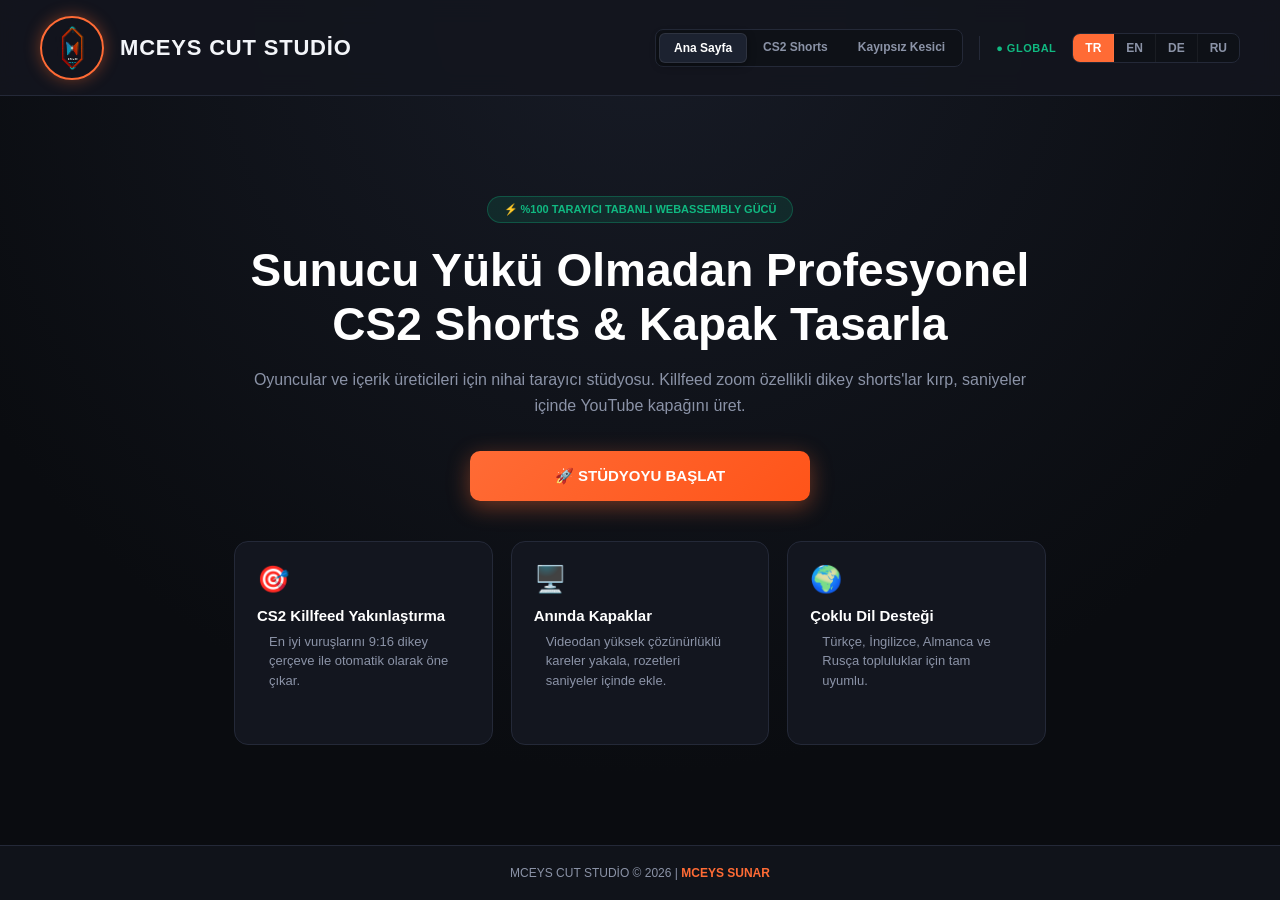
==== index.html @ e3e35d0d "replace static image logo with 360 transparent 3d webm coin logo" ====
<!DOCTYPE html>
<html lang="tr">
<head>
    <meta charset="UTF-8">
    <meta name="viewport" content="width=device-width, initial-scale=1.0, maximum-scale=1.0, user-scalable=no">
    <title>MCEYS CUT STUDIO - Professional CS2 & Video Creator Suite</title>

    <link rel="icon" type="image/x-icon" href="favicon.ico">
    <meta name="description" content="MCEYS CUT STUDIO - CS2 ve oyun kliplerinizi tarayıcı üzerinden ücretsiz dikey Shorts, Reels veya YouTube kapaklarına dönüştürün. Sunucu yok, WebAssembly ile %100 gizli ve hızlı.">
    <meta name="keywords" content="CS2 shorts maker, CS2 video kırpma, CS2 killfeed zoom, video to shorts, browser video editor, shortsyap, cutmakeshorts, WebAssembly video">
    <meta name="author" content="MCEYS">
    <meta name="robots" content="index, follow">
    <link rel="canonical" href="https://www.cutmakeshorts.com/">

    <meta property="og:type" content="website">
    <meta property="og:url" content="https://www.cutmakeshorts.com/">
    <meta property="og:title" content="MCEYS CUT STUDIO - CS2 Shorts & Video Creator">
    <meta property="og:description" content="Kliplerini saniyeler içinde dikey Shorts ve YouTube kapağı yap. Tarayıcı tabanlı, hızlı ve ücretsiz.">
    <meta property="og:image" content="https://www.cutmakeshorts.com/site_logo.png">

    <meta name="twitter:card" content="summary_large_image">
    <meta name="twitter:url" content="https://www.cutmakeshorts.com/">
    <meta name="twitter:title" content="MCEYS CUT STUDIO - CS2 Shorts Creator">
    <meta name="twitter:description" content="CS2 vuruşlarını tarayıcında anında profesyonel dikey videolara dönüştür.">
    <meta name="twitter:image" content="https://www.cutmakeshorts.com/site_logo.png">

    <style>
        :root {
            --bg-main: #0a0c10;
            --bg-card: #13161f;
            --border-color: #242938;
            --accent: #ff6b35;
            --accent-hover: #ff5419;
            --accent-glow: rgba(255, 107, 53, 0.4);
            --text-main: #f3f5f9;
            --text-muted: #8b93a7;
            --success: #10b981;
            --bg-input: #0e1117;
        }
        * { box-sizing: border-box; margin: 0; padding: 0; }
        body { 
            background: radial-gradient(circle at 50% 0%, #171b26 0%, var(--bg-main) 70%); 
            background-color: var(--bg-main);
            color: var(--text-main); 
            font-family: -apple-system, BlinkMacSystemFont, 'Segoe UI', Roboto, Helvetica, Arial, sans-serif; 
            min-height: 100vh; 
            display: flex; 
            flex-direction: column; 
            justify-content: space-between;
            overflow-x: hidden;
        }
header { 
    width: 100%;
    min-height: 96px;
    padding: 0 36px; 
    display: flex; 
    justify-content: space-between; 
    align-items: center; 
    background: rgba(19, 22, 31, 0.92);
    backdrop-filter: blur(12px);
    border-bottom: 1px solid var(--border-color);
    box-sizing: border-box;
    flex-wrap: wrap;
    gap: 16px;
}

.header-right {
    display: flex;
    align-items: center;
    gap: 14px;
    flex-wrap: wrap;
}

/* Sayfa Geçiş Hapı (Pill Selector) */
.nav-pill-group {
    display: flex;
    background: var(--bg-input);
    border: 1px solid var(--border-color);
    border-radius: 8px;
    padding: 3px;
    gap: 2px;
}

.nav-link {
    color: var(--text-muted);
    text-decoration: none;
    font-size: 12px;
    font-weight: 800;
    padding: 7px 14px;
    border-radius: 6px;
    transition: all 0.2s ease;
    white-space: nowrap;
}

.nav-link:hover {
    color: #fff;
    background: rgba(255, 255, 255, 0.05);
}

.nav-link.active {
    color: #fff;
    background: #1c2230;
    border: 1px solid rgba(255, 255, 255, 0.08);
    box-shadow: 0 2px 8px rgba(0, 0, 0, 0.4);
}

/* Dikey Ayırıcı Çizgi */
.header-divider {
    width: 1px;
    height: 24px;
    background: var(--border-color);
    display: inline-block;
}

/* Dil Seçici Butonları */
.lang-switch {
    display: flex;
    background: var(--bg-input);
    border: 1px solid var(--border-color);
    border-radius: 8px;
    overflow: hidden;
}

.lang-btn {
    background: transparent;
    border: none;
    color: var(--text-muted);
    padding: 7px 11px;
    font-size: 11px;
    font-weight: 800;
    cursor: pointer;
    transition: 0.2s;
    border-right: 1px solid rgba(255, 255, 255, 0.05);
}

.lang-btn:last-child { border-right: none; }
.lang-btn:hover { color: #fff; background: rgba(255, 255, 255, 0.04); }
.lang-btn.active {
    background: var(--accent);
    color: #fff;
}


        header { 
    width: 100%;
    min-height: 96px;
    padding: 0 40px; 
    display: flex; 
    justify-content: space-between; 
    align-items: center; 
    background: rgba(19, 22, 31, 0.9);
    backdrop-filter: blur(12px);
    border-bottom: 1px solid var(--border-color);
    box-sizing: border-box;
}

.brand { 
    display: inline-flex; 
    align-items: center; 
    gap: 16px; 
    text-decoration: none; 
    color: inherit; 
    cursor: pointer; 
}

.header-logo {
    height: 64px; 
    width: 64px;
    min-width: 64px;
    object-fit: cover; 
    border-radius: 50%;
    border: 2px solid var(--accent);
    box-shadow: 0 0 16px var(--accent-glow);
    display: block;
}

.logo-box { 
    width: 64px; 
    height: 64px; 
    min-width: 64px;
    background: linear-gradient(135deg, var(--accent), #ff9f1c); 
    border-radius: 50%; 
    display: flex; 
    align-items: center; 
    justify-content: center; 
    font-weight: 900; 
    font-size: 22px; 
    color: #fff; 
    box-shadow: 0 4px 16px var(--accent-glow); 
}

.brand h1 { 
    font-size: 22px; 
    font-weight: 800; 
    letter-spacing: 0.8px; 
    line-height: 1;
}

        .header-right { display: flex; align-items: center; gap: 16px; }
        .global-badge { font-size: 11px; color: var(--success); font-weight: 800; letter-spacing: 0.5px; }
        
        .lang-switch {
            display: flex; background: var(--bg-input);
            border: 1px solid var(--border-color); border-radius: 8px; overflow: hidden;
        }
        .lang-btn {
            background: transparent; border: none; color: var(--text-muted);
            padding: 7px 12px; font-size: 12px; font-weight: 800; cursor: pointer;
            border-right: 1px solid rgba(255,255,255,0.05);
            transition: all 0.2s;
        }
        .lang-btn:last-child { border-right: none; }
        .lang-btn.active { background: var(--accent); color: #fff; }

        .hero { 
            flex: 1; display: flex; flex-direction: column; 
            align-items: center; justify-content: center; 
            text-align: center; padding: 48px 16px; max-width: 860px; margin: 0 auto; 
            width: 100%;
        }
        .hero-badge {
            background: rgba(16, 185, 129, 0.12); color: var(--success);
            font-size: 11px; padding: 6px 16px; border-radius: 20px;
            font-weight: 700; border: 1px solid rgba(16, 185, 129, 0.3);
            margin-bottom: 20px; text-transform: uppercase;
        }
        .hero h2 { 
            font-size: clamp(28px, 6vw, 46px); 
            font-weight: 900; line-height: 1.18; 
            margin-bottom: 16px; 
            color: #fff;
        }
        .hero h2 span { color: var(--accent); }
        .hero p { 
            font-size: clamp(14px, 3.5vw, 16px); 
            color: var(--text-muted); 
            line-height: 1.6; margin-bottom: 32px; padding: 0 12px;
        }

        .cta-btn { 
            display: inline-flex; align-items: center; justify-content: center; gap: 10px;
            padding: 16px 36px; background: linear-gradient(135deg, var(--accent), var(--accent-hover)); 
            color: #fff !important; text-decoration: none; border-radius: 10px; 
            font-size: 15px; font-weight: 900; text-transform: uppercase; 
            box-shadow: 0 6px 22px var(--accent-glow); 
            width: 100%; max-width: 340px;
            margin-bottom: 40px;
            transition: transform 0.15s ease;
        }
        .cta-btn:hover { transform: translateY(-2px); }

        .features-grid {
            display: grid; grid-template-columns: 1fr;
            gap: 18px; width: 100%; max-width: 960px; padding: 0 8px;
        }
        @media(min-width: 640px) {
            .features-grid { grid-template-columns: repeat(3, 1fr); }
        }
        .feature-card {
            background: var(--bg-card); border: 1px solid var(--border-color);
            border-radius: 14px; padding: 22px; text-align: left;
        }
        .feature-icon { font-size: 26px; margin-bottom: 12px; display: block; }
        .feature-card h3 { font-size: 15px; font-weight: 800; margin-bottom: 8px; color: #fff; }
        .feature-card p { font-size: 13px; color: var(--text-muted); line-height: 1.5; }

        footer { 
            padding: 20px; text-align: center; font-size: 12px; 
            color: var(--text-muted); border-top: 1px solid var(--border-color); 
            background: rgba(19, 22, 31, 0.7);
        }
        footer span { color: var(--accent); font-weight: 700; }
    </style>
</head>
<body>

    <header>
        <a href="index.html" class="brand">
            <video src="site_logo.webm" class="header-logo" autoplay loop muted playsinline></video>
            <h1>MCEYS CUT STUDİO</h1>
        </a>
        <div class="header-right">
            <nav class="nav-pill-group">
                <a href="index.html" class="nav-link active">Ana Sayfa</a>
                <a href="studio.html" class="nav-link">CS2 Shorts</a>
                <a href="trim.html" class="nav-link">Kayıpsız Kesici</a>
            </nav>
            <span class="header-divider"></span>
            <div class="global-badge">● GLOBAL</div>
            <div class="lang-switch">
                <button class="lang-btn active" id="btn-lang-tr" onclick="setLandingLang('tr')">TR</button>
                <button class="lang-btn" id="btn-lang-en" onclick="setLandingLang('en')">EN</button>
                <button class="lang-btn" id="btn-lang-de" onclick="setLandingLang('de')">DE</button>
                <button class="lang-btn" id="btn-lang-ru" onclick="setLandingLang('ru')">RU</button>
            </div>
        </div>
    </header>

    <div class="hero">
        <div class="hero-badge" data-i18n="l_badge">⚡ %100 Tarayıcı Tabanlı WebAssembly Gücü</div>
        <h2 data-i18n="l_title">Sunucu Yükü Olmadan Profesyonel CS2 Shorts & Kapak Tasarla</h2>
        <p data-i18n="l_desc">Oyuncular ve içerik üreticileri için nihai tarayıcı stüdyosu. Killfeed zoom özellikli dikey shorts'lar kırp, saniyeler içinde YouTube kapağını üret.</p>
        
        <a href="studio.html" class="cta-btn" data-i18n="l_cta">🚀 STÜDYOYU BAŞLAT</a>

        <div class="features-grid">
            <div class="feature-card">
                <span class="feature-icon">🎯</span>
                <h3 data-i18n="f1_title">CS2 Killfeed Yakınlaştırma</h3>
                <p data-i18n="f1_desc">En iyi vuruşlarını 9:16 dikey çerçeve ile otomatik olarak öne çıkar.</p>
            </div>
            <div class="feature-card">
                <span class="feature-icon">🖥️</span>
                <h3 data-i18n="f2_title">Anında Kapaklar</h3>
                <p data-i18n="f2_desc">Videodan yüksek çözünürlüklü kareler yakala, rozetleri saniyeler içinde ekle.</p>
            </div>
            <div class="feature-card">
                <span class="feature-icon">🌍</span>
                <h3 data-i18n="f3_title">Çoklu Dil Desteği</h3>
                <p data-i18n="f3_desc">Türkçe, İngilizce, Almanca ve Rusça topluluklar için tam uyumlu.</p>
            </div>
        </div>
    </div>

    <footer>
        <p>MCEYS CUT STUDİO &copy; 2026 | <span data-i18n="footer_pres">MCEYS SUNAR</span></p>
    </footer>

    <script>
        const landingDict = {
            tr: {
                l_badge: "⚡ %100 Tarayıcı Tabanlı WebAssembly Gücü",
                l_title: "Sunucu Yükü Olmadan Profesyonel CS2 Shorts & Kapak Tasarla",
                l_desc: "Oyuncular ve içerik üreticileri için nihai tarayıcı stüdyosu. Killfeed zoom özellikli dikey shorts'lar kırp, saniyeler içinde YouTube kapağını üret.",
                l_cta: "🚀 STÜDYOYU BAŞLAT",
                f1_title: "CS2 Killfeed Yakınlaştırma",
                f1_desc: "En iyi vuruşlarını 9:16 dikey çerçeve ile otomatik olarak öne çıkar.",
                f2_title: "Anında Kapaklar",
                f2_desc: "Videodan yüksek çözünürlüklü kareler yakala, rozetleri saniyeler içinde ekle.",
                f3_title: "Çoklu Dil Desteği",
                f3_desc: "Türkçe, İngilizce, Almanca ve Rusça topluluklar için tam uyumlu.",
                footer_pres: "MCEYS SUNAR"
            },
            en: {
                l_badge: "⚡ 100% Client-Side WebAssembly Power",
                l_title: "Create Pro CS2 Shorts & Covers Without Server Lag",
                l_desc: "The ultimate browser-based content studio for gamers and creators. Crop vertical shorts with auto-zoom killfeeds, generate 16:9 YouTube thumbnails instantly.",
                l_cta: "🚀 LAUNCH STUDIO NOW",
                f1_title: "CS2 Killfeed Zoom",
                f1_desc: "Automatically isolate and highlight top frags with optimized vertical 9:16 framing.",
                f2_title: "Instant Thumbnails",
                f2_desc: "Grab high-res frames directly from your video, overlay custom badges in seconds.",
                f3_title: "Multi-Language",
                f3_desc: "Fully localized for TR, EN, DE, and RU gaming communities.",
                footer_pres: "MCEYS PRESENT"
            },
            de: {
                l_badge: "⚡ 100% Client-Side WebAssembly Power",
                l_title: "Erstelle Pro CS2 Shorts & Cover Ohne Server-Lags",
                l_desc: "Das ultimative browserbasierte Content-Studio für Gamer und Creator. Schneide vertikale Shorts mit Auto-Zoom.",
                l_cta: "🚀 STUDIO STARTEN",
                f1_title: "CS2 Killfeed Zoom",
                f1_desc: "Isoliere und markiere Top-Frags automatisch im 9:16 Format.",
                f2_title: "Sofortige Thumbnails",
                f2_desc: "Schnappe dir hochauflösende Frames direkt aus dem Video.",
                f3_title: "Mehrsprachig",
                f3_desc: "Vollständig lokalisiert für TR, EN, DE und RU.",
                footer_pres: "MCEYS PRÄSENTIERT"
            },
            ru: {
                l_badge: "⚡ 100% Мощность WebAssembly в браузере",
                l_title: "Создавай профи Shorts и обложки CS2 Без задержек сервера",
                l_desc: "Лучшая браузерная студия для геймеров и креаторов. Монтируй вертикальные шортсы с зумом.",
                l_cta: "🚀 ЗАПУСТИТЬ СТУДИЮ",
                f1_title: "Зум киллфида CS2",
                f1_desc: "Автоматически выделяй лучшие моменты в формате 9:16.",
                f2_title: "Мгновенные превью",
                f2_desc: "Захватывай кадры высокого разрешения прямо из видео.",
                f3_title: "Мультиязычно",
                f3_desc: "Полная локализация для TR, EN, DE и RU сообществ.",
                footer_pres: "MCEYS ПРЕДСТАВЛЯЕТ"
            }
        };

        function setLandingLang(lang) {
            localStorage.setItem('mceys_landing_lang', lang);
            document.querySelectorAll('.lang-btn').forEach(b => b.classList.remove('active'));
            const activeBtn = document.getElementById('btn-lang-' + lang);
            if (activeBtn) activeBtn.classList.add('active');

            const dict = landingDict[lang];
            if (!dict) return;
            document.querySelectorAll('[data-i18n]').forEach(el => {
                const k = el.getAttribute('data-i18n');
                if (dict[k]) el.innerHTML = dict[k];
            });
        }

        const savedLang = localStorage.getItem('mceys_landing_lang') || 'tr';
        setLandingLang(savedLang);
    </script>
</body>
</html>
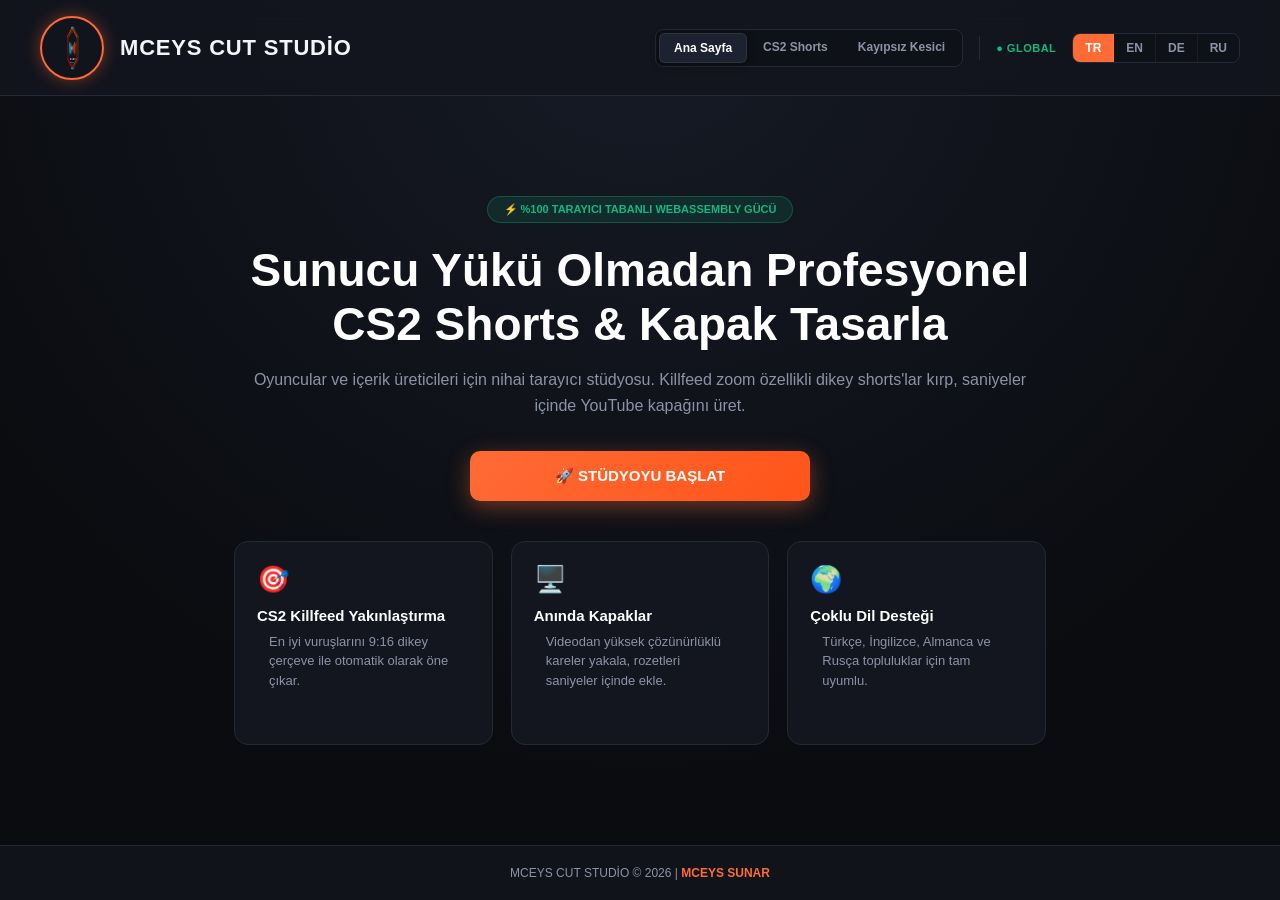
==== commit 935eab05: "integrate google analytics 4 tracking tag" ====
--- a/index.html
+++ b/index.html
@@ -4,6 +4,16 @@
     <meta charset="UTF-8">
     <meta name="viewport" content="width=device-width, initial-scale=1.0, maximum-scale=1.0, user-scalable=no">
     <title>MCEYS CUT STUDIO - Professional CS2 & Video Creator Suite</title>
+
+<!-- Google tag (gtag.js) -->
+<script async src="https://www.googletagmanager.com/gtag/js?id=G-T4H7EHSR4T"></script>
+<script>
+  window.dataLayer = window.dataLayer || [];
+  function gtag(){dataLayer.push(arguments);}
+  gtag('js', new Date());
+
+  gtag('config', 'G-T4H7EHSR4T');
+</script>
 
     <link rel="icon" type="image/x-icon" href="favicon.ico">
     <meta name="description" content="MCEYS CUT STUDIO - CS2 ve oyun kliplerinizi tarayıcı üzerinden ücretsiz dikey Shorts, Reels veya YouTube kapaklarına dönüştürün. Sunucu yok, WebAssembly ile %100 gizli ve hızlı.">
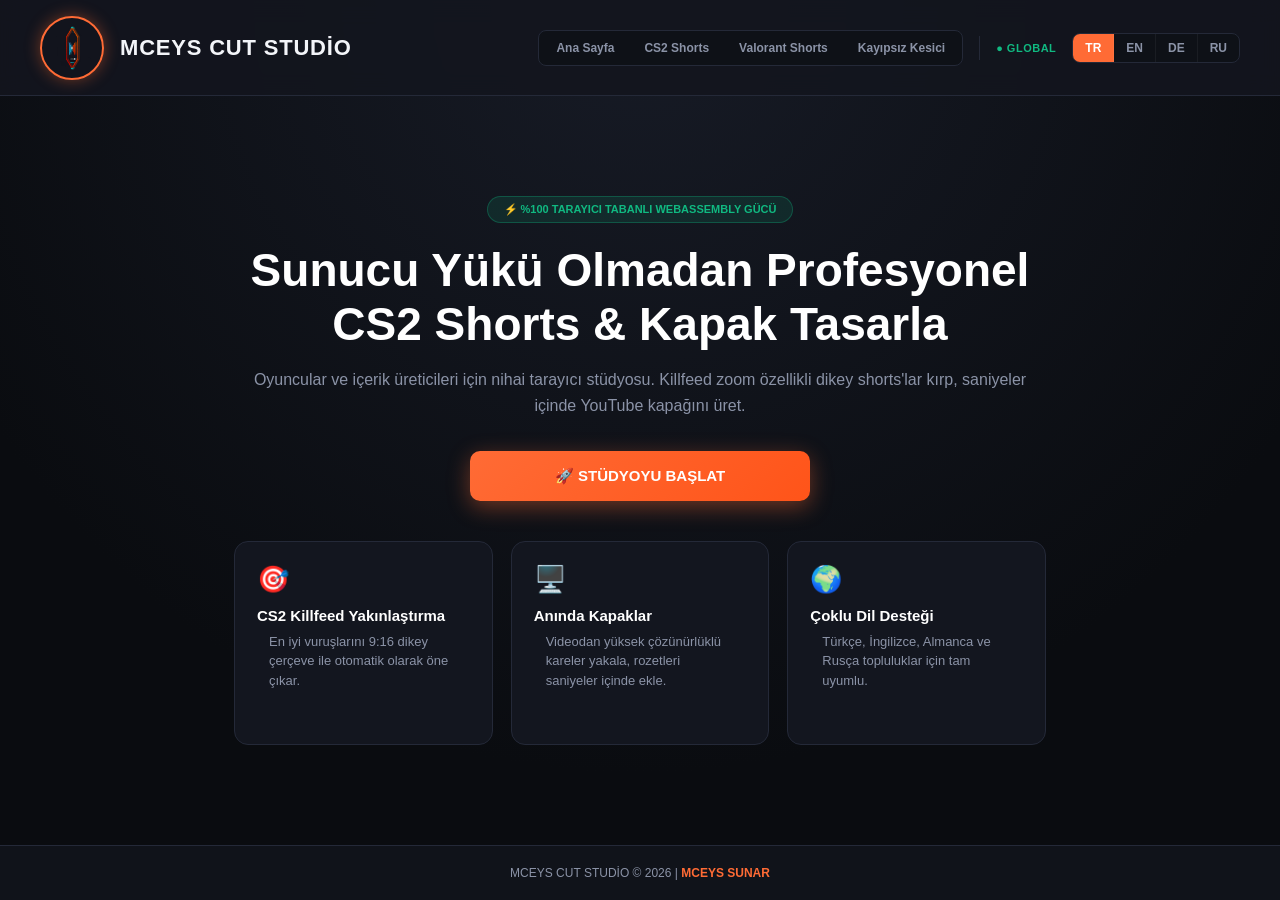
==== commit 4b24943f: "add dedicated Valorant 9:16 Shorts studio page with auto-killfeed" ====
--- a/index.html
+++ b/index.html
@@ -291,10 +291,11 @@
         </a>
         <div class="header-right">
             <nav class="nav-pill-group">
-                <a href="index.html" class="nav-link active">Ana Sayfa</a>
-                <a href="studio.html" class="nav-link">CS2 Shorts</a>
-                <a href="trim.html" class="nav-link">Kayıpsız Kesici</a>
-            </nav>
+    <a href="index.html" class="nav-link">Ana Sayfa</a>
+    <a href="studio.html" class="nav-link">CS2 Shorts</a>
+    <a href="valorant.html" class="nav-link">Valorant Shorts</a>
+    <a href="trim.html" class="nav-link">Kayıpsız Kesici</a>
+</nav>
             <span class="header-divider"></span>
             <div class="global-badge">● GLOBAL</div>
             <div class="lang-switch">
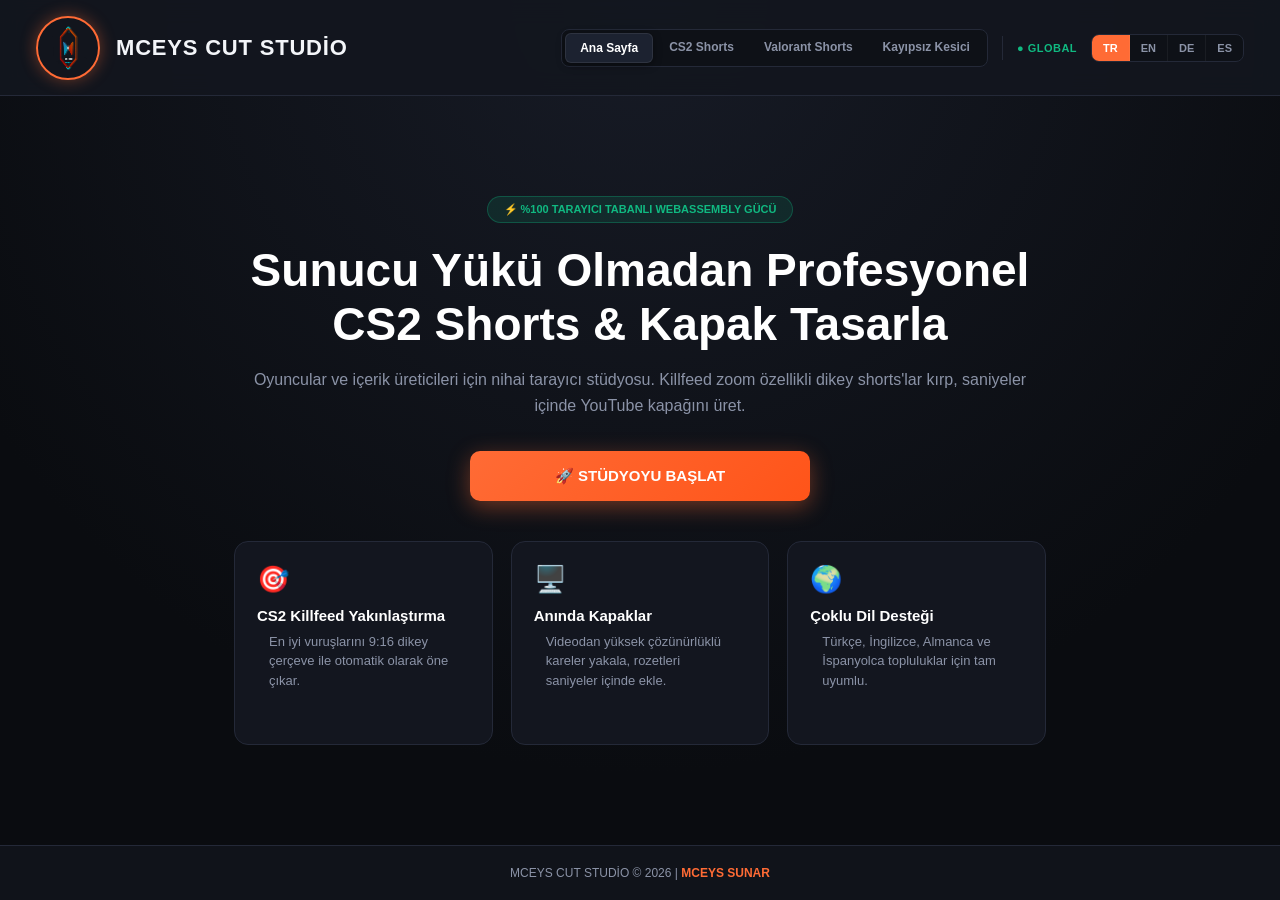
==== commit 0824e875: "feat: complete multi-language support (TR/EN/DE/ES) and stable opencv killfeed engine" ====
--- a/index.html
+++ b/index.html
@@ -5,15 +5,14 @@
     <meta name="viewport" content="width=device-width, initial-scale=1.0, maximum-scale=1.0, user-scalable=no">
     <title>MCEYS CUT STUDIO - Professional CS2 & Video Creator Suite</title>
 
-<!-- Google tag (gtag.js) -->
-<script async src="https://www.googletagmanager.com/gtag/js?id=G-T4H7EHSR4T"></script>
-<script>
-  window.dataLayer = window.dataLayer || [];
-  function gtag(){dataLayer.push(arguments);}
-  gtag('js', new Date());
-
-  gtag('config', 'G-T4H7EHSR4T');
-</script>
+    <!-- Google tag (gtag.js) -->
+    <script async src="https://www.googletagmanager.com/gtag/js?id=G-T4H7EHSR4T"></script>
+    <script>
+      window.dataLayer = window.dataLayer || [];
+      function gtag(){dataLayer.push(arguments);}
+      gtag('js', new Date());
+      gtag('config', 'G-T4H7EHSR4T');
+    </script>
 
     <link rel="icon" type="image/x-icon" href="favicon.ico">
     <meta name="description" content="MCEYS CUT STUDIO - CS2 ve oyun kliplerinizi tarayıcı üzerinden ücretsiz dikey Shorts, Reels veya YouTube kapaklarına dönüştürün. Sunucu yok, WebAssembly ile %100 gizli ve hızlı.">
@@ -59,168 +58,109 @@
             justify-content: space-between;
             overflow-x: hidden;
         }
-header { 
-    width: 100%;
-    min-height: 96px;
-    padding: 0 36px; 
-    display: flex; 
-    justify-content: space-between; 
-    align-items: center; 
-    background: rgba(19, 22, 31, 0.92);
-    backdrop-filter: blur(12px);
-    border-bottom: 1px solid var(--border-color);
-    box-sizing: border-box;
-    flex-wrap: wrap;
-    gap: 16px;
-}
-
-.header-right {
-    display: flex;
-    align-items: center;
-    gap: 14px;
-    flex-wrap: wrap;
-}
-
-/* Sayfa Geçiş Hapı (Pill Selector) */
-.nav-pill-group {
-    display: flex;
-    background: var(--bg-input);
-    border: 1px solid var(--border-color);
-    border-radius: 8px;
-    padding: 3px;
-    gap: 2px;
-}
-
-.nav-link {
-    color: var(--text-muted);
-    text-decoration: none;
-    font-size: 12px;
-    font-weight: 800;
-    padding: 7px 14px;
-    border-radius: 6px;
-    transition: all 0.2s ease;
-    white-space: nowrap;
-}
-
-.nav-link:hover {
-    color: #fff;
-    background: rgba(255, 255, 255, 0.05);
-}
-
-.nav-link.active {
-    color: #fff;
-    background: #1c2230;
-    border: 1px solid rgba(255, 255, 255, 0.08);
-    box-shadow: 0 2px 8px rgba(0, 0, 0, 0.4);
-}
-
-/* Dikey Ayırıcı Çizgi */
-.header-divider {
-    width: 1px;
-    height: 24px;
-    background: var(--border-color);
-    display: inline-block;
-}
-
-/* Dil Seçici Butonları */
-.lang-switch {
-    display: flex;
-    background: var(--bg-input);
-    border: 1px solid var(--border-color);
-    border-radius: 8px;
-    overflow: hidden;
-}
-
-.lang-btn {
-    background: transparent;
-    border: none;
-    color: var(--text-muted);
-    padding: 7px 11px;
-    font-size: 11px;
-    font-weight: 800;
-    cursor: pointer;
-    transition: 0.2s;
-    border-right: 1px solid rgba(255, 255, 255, 0.05);
-}
-
-.lang-btn:last-child { border-right: none; }
-.lang-btn:hover { color: #fff; background: rgba(255, 255, 255, 0.04); }
-.lang-btn.active {
-    background: var(--accent);
-    color: #fff;
-}
-
-
         header { 
-    width: 100%;
-    min-height: 96px;
-    padding: 0 40px; 
-    display: flex; 
-    justify-content: space-between; 
-    align-items: center; 
-    background: rgba(19, 22, 31, 0.9);
-    backdrop-filter: blur(12px);
-    border-bottom: 1px solid var(--border-color);
-    box-sizing: border-box;
-}
-
-.brand { 
-    display: inline-flex; 
-    align-items: center; 
-    gap: 16px; 
-    text-decoration: none; 
-    color: inherit; 
-    cursor: pointer; 
-}
-
-.header-logo {
-    height: 64px; 
-    width: 64px;
-    min-width: 64px;
-    object-fit: cover; 
-    border-radius: 50%;
-    border: 2px solid var(--accent);
-    box-shadow: 0 0 16px var(--accent-glow);
-    display: block;
-}
-
-.logo-box { 
-    width: 64px; 
-    height: 64px; 
-    min-width: 64px;
-    background: linear-gradient(135deg, var(--accent), #ff9f1c); 
-    border-radius: 50%; 
-    display: flex; 
-    align-items: center; 
-    justify-content: center; 
-    font-weight: 900; 
-    font-size: 22px; 
-    color: #fff; 
-    box-shadow: 0 4px 16px var(--accent-glow); 
-}
-
-.brand h1 { 
-    font-size: 22px; 
-    font-weight: 800; 
-    letter-spacing: 0.8px; 
-    line-height: 1;
-}
-
-        .header-right { display: flex; align-items: center; gap: 16px; }
+            width: 100%;
+            min-height: 96px;
+            padding: 0 36px; 
+            display: flex; 
+            justify-content: space-between; 
+            align-items: center; 
+            background: rgba(19, 22, 31, 0.92);
+            backdrop-filter: blur(12px);
+            border-bottom: 1px solid var(--border-color);
+            box-sizing: border-box;
+            flex-wrap: wrap;
+            gap: 16px;
+        }
+        .header-right {
+            display: flex;
+            align-items: center;
+            gap: 14px;
+            flex-wrap: wrap;
+        }
+        .nav-pill-group {
+            display: flex;
+            background: var(--bg-input);
+            border: 1px solid var(--border-color);
+            border-radius: 8px;
+            padding: 3px;
+            gap: 2px;
+        }
+        .nav-link {
+            color: var(--text-muted);
+            text-decoration: none;
+            font-size: 12px;
+            font-weight: 800;
+            padding: 7px 14px;
+            border-radius: 6px;
+            transition: all 0.2s ease;
+            white-space: nowrap;
+        }
+        .nav-link:hover {
+            color: #fff;
+            background: rgba(255, 255, 255, 0.05);
+        }
+        .nav-link.active {
+            color: #fff;
+            background: #1c2230;
+            border: 1px solid rgba(255, 255, 255, 0.08);
+            box-shadow: 0 2px 8px rgba(0, 0, 0, 0.4);
+        }
+        .header-divider {
+            width: 1px;
+            height: 24px;
+            background: var(--border-color);
+            display: inline-block;
+        }
+        .lang-switch {
+            display: flex;
+            background: var(--bg-input);
+            border: 1px solid var(--border-color);
+            border-radius: 8px;
+            overflow: hidden;
+        }
+        .lang-btn {
+            background: transparent;
+            border: none;
+            color: var(--text-muted);
+            padding: 7px 11px;
+            font-size: 11px;
+            font-weight: 800;
+            cursor: pointer;
+            transition: 0.2s;
+            border-right: 1px solid rgba(255, 255, 255, 0.05);
+        }
+        .lang-btn:last-child { border-right: none; }
+        .lang-btn:hover { color: #fff; background: rgba(255, 255, 255, 0.04); }
+        .lang-btn.active {
+            background: var(--accent);
+            color: #fff;
+        }
+        .brand { 
+            display: inline-flex; 
+            align-items: center; 
+            gap: 16px; 
+            text-decoration: none; 
+            color: inherit; 
+            cursor: pointer; 
+        }
+        .header-logo {
+            height: 64px; 
+            width: 64px;
+            min-width: 64px;
+            object-fit: cover; 
+            border-radius: 50%;
+            border: 2px solid var(--accent);
+            box-shadow: 0 0 16px var(--accent-glow);
+            display: block;
+        }
+        .brand h1 { 
+            font-size: 22px; 
+            font-weight: 800; 
+            letter-spacing: 0.8px; 
+            line-height: 1;
+        }
         .global-badge { font-size: 11px; color: var(--success); font-weight: 800; letter-spacing: 0.5px; }
-        
-        .lang-switch {
-            display: flex; background: var(--bg-input);
-            border: 1px solid var(--border-color); border-radius: 8px; overflow: hidden;
-        }
-        .lang-btn {
-            background: transparent; border: none; color: var(--text-muted);
-            padding: 7px 12px; font-size: 12px; font-weight: 800; cursor: pointer;
-            border-right: 1px solid rgba(255,255,255,0.05);
-            transition: all 0.2s;
-        }
-        .lang-btn:last-child { border-right: none; }
-        .lang-btn.active { background: var(--accent); color: #fff; }
 
         .hero { 
             flex: 1; display: flex; flex-direction: column; 
@@ -291,18 +231,18 @@
         </a>
         <div class="header-right">
             <nav class="nav-pill-group">
-    <a href="index.html" class="nav-link">Ana Sayfa</a>
-    <a href="studio.html" class="nav-link">CS2 Shorts</a>
-    <a href="valorant.html" class="nav-link">Valorant Shorts</a>
-    <a href="trim.html" class="nav-link">Kayıpsız Kesici</a>
-</nav>
+                <a href="index.html" class="nav-link active" data-i18n="nav_home">Ana Sayfa</a>
+                <a href="studio.html" class="nav-link" data-i18n="nav_cs2">CS2 Shorts</a>
+                <a href="valorant.html" class="nav-link" data-i18n="nav_val">Valorant Shorts</a>
+                <a href="trim.html" class="nav-link" data-i18n="nav_trim">Kayıpsız Kesici</a>
+            </nav>
             <span class="header-divider"></span>
             <div class="global-badge">● GLOBAL</div>
             <div class="lang-switch">
-                <button class="lang-btn active" id="btn-lang-tr" onclick="setLandingLang('tr')">TR</button>
-                <button class="lang-btn" id="btn-lang-en" onclick="setLandingLang('en')">EN</button>
-                <button class="lang-btn" id="btn-lang-de" onclick="setLandingLang('de')">DE</button>
-                <button class="lang-btn" id="btn-lang-ru" onclick="setLandingLang('ru')">RU</button>
+                <button class="lang-btn active" id="btn-lang-tr" onclick="setAppLang('tr')">TR</button>
+                <button class="lang-btn" id="btn-lang-en" onclick="setAppLang('en')">EN</button>
+                <button class="lang-btn" id="btn-lang-de" onclick="setAppLang('de')">DE</button>
+                <button class="lang-btn" id="btn-lang-es" onclick="setAppLang('es')">ES</button>
             </div>
         </div>
     </header>
@@ -328,7 +268,7 @@
             <div class="feature-card">
                 <span class="feature-icon">🌍</span>
                 <h3 data-i18n="f3_title">Çoklu Dil Desteği</h3>
-                <p data-i18n="f3_desc">Türkçe, İngilizce, Almanca ve Rusça topluluklar için tam uyumlu.</p>
+                <p data-i18n="f3_desc">Türkçe, İngilizce, Almanca ve İspanyolca topluluklar için tam uyumlu.</p>
             </div>
         </div>
     </div>
@@ -340,6 +280,10 @@
     <script>
         const landingDict = {
             tr: {
+                nav_home: "Ana Sayfa",
+                nav_cs2: "CS2 Shorts",
+                nav_val: "Valorant Shorts",
+                nav_trim: "Kayıpsız Kesici",
                 l_badge: "⚡ %100 Tarayıcı Tabanlı WebAssembly Gücü",
                 l_title: "Sunucu Yükü Olmadan Profesyonel CS2 Shorts & Kapak Tasarla",
                 l_desc: "Oyuncular ve içerik üreticileri için nihai tarayıcı stüdyosu. Killfeed zoom özellikli dikey shorts'lar kırp, saniyeler içinde YouTube kapağını üret.",
@@ -349,10 +293,14 @@
                 f2_title: "Anında Kapaklar",
                 f2_desc: "Videodan yüksek çözünürlüklü kareler yakala, rozetleri saniyeler içinde ekle.",
                 f3_title: "Çoklu Dil Desteği",
-                f3_desc: "Türkçe, İngilizce, Almanca ve Rusça topluluklar için tam uyumlu.",
+                f3_desc: "Türkçe, İngilizce, Almanca ve İspanyolca topluluklar için tam uyumlu.",
                 footer_pres: "MCEYS SUNAR"
             },
             en: {
+                nav_home: "Home",
+                nav_cs2: "CS2 Shorts",
+                nav_val: "Valorant Shorts",
+                nav_trim: "Lossless Trimmer",
                 l_badge: "⚡ 100% Client-Side WebAssembly Power",
                 l_title: "Create Pro CS2 Shorts & Covers Without Server Lag",
                 l_desc: "The ultimate browser-based content studio for gamers and creators. Crop vertical shorts with auto-zoom killfeeds, generate 16:9 YouTube thumbnails instantly.",
@@ -362,10 +310,14 @@
                 f2_title: "Instant Thumbnails",
                 f2_desc: "Grab high-res frames directly from your video, overlay custom badges in seconds.",
                 f3_title: "Multi-Language",
-                f3_desc: "Fully localized for TR, EN, DE, and RU gaming communities.",
+                f3_desc: "Fully localized for TR, EN, DE, and ES gaming communities.",
                 footer_pres: "MCEYS PRESENT"
             },
             de: {
+                nav_home: "Startseite",
+                nav_cs2: "CS2 Shorts",
+                nav_val: "Valorant Shorts",
+                nav_trim: "Verlustfreier Cutter",
                 l_badge: "⚡ 100% Client-Side WebAssembly Power",
                 l_title: "Erstelle Pro CS2 Shorts & Cover Ohne Server-Lags",
                 l_desc: "Das ultimative browserbasierte Content-Studio für Gamer und Creator. Schneide vertikale Shorts mit Auto-Zoom.",
@@ -375,26 +327,30 @@
                 f2_title: "Sofortige Thumbnails",
                 f2_desc: "Schnappe dir hochauflösende Frames direkt aus dem Video.",
                 f3_title: "Mehrsprachig",
-                f3_desc: "Vollständig lokalisiert für TR, EN, DE und RU.",
+                f3_desc: "Vollständig lokalisiert für TR, EN, DE und ES.",
                 footer_pres: "MCEYS PRÄSENTIERT"
             },
-            ru: {
-                l_badge: "⚡ 100% Мощность WebAssembly в браузере",
-                l_title: "Создавай профи Shorts и обложки CS2 Без задержек сервера",
-                l_desc: "Лучшая браузерная студия для геймеров и креаторов. Монтируй вертикальные шортсы с зумом.",
-                l_cta: "🚀 ЗАПУСТИТЬ СТУДИЮ",
-                f1_title: "Зум киллфида CS2",
-                f1_desc: "Автоматически выделяй лучшие моменты в формате 9:16.",
-                f2_title: "Мгновенные превью",
-                f2_desc: "Захватывай кадры высокого разрешения прямо из видео.",
-                f3_title: "Мультиязычно",
-                f3_desc: "Полная локализация для TR, EN, DE и RU сообществ.",
-                footer_pres: "MCEYS ПРЕДСТАВЛЯЕТ"
+            es: {
+                nav_home: "Inicio",
+                nav_cs2: "CS2 Shorts",
+                nav_val: "Valorant Shorts",
+                nav_trim: "Cortador sin Pérdidas",
+                l_badge: "⚡ 100% Potencia WebAssembly en el Navegador",
+                l_title: "Crea Shorts y Portadas Pro de CS2 sin Carga de Servidor",
+                l_desc: "El estudio de contenido definitivo para jugadores y creadores. Corta shorts verticales con zoom de bajas y crea portadas al instante.",
+                l_cta: "🚀 INICIAR ESTUDIO",
+                f1_title: "Zoom al Feed de Bajas CS2",
+                f1_desc: "Resalta automáticamente tus mejores jugadas con encuadre vertical 9:16.",
+                f2_title: "Miniaturas Instantáneas",
+                f2_desc: "Captura fotogramas de alta resolución y añade insignias en segundos.",
+                f3_title: "Soporte Multilingüe",
+                f3_desc: "Totalmente adaptado para comunidades de TR, EN, DE y ES.",
+                footer_pres: "PRESENTADO POR MCEYS"
             }
         };
 
-        function setLandingLang(lang) {
-            localStorage.setItem('mceys_landing_lang', lang);
+        function setAppLang(lang) {
+            localStorage.setItem('mceys_lang', lang);
             document.querySelectorAll('.lang-btn').forEach(b => b.classList.remove('active'));
             const activeBtn = document.getElementById('btn-lang-' + lang);
             if (activeBtn) activeBtn.classList.add('active');
@@ -407,8 +363,8 @@
             });
         }
 
-        const savedLang = localStorage.getItem('mceys_landing_lang') || 'tr';
-        setLandingLang(savedLang);
+        const savedLang = localStorage.getItem('mceys_lang') || 'tr';
+        setAppLang(savedLang);
     </script>
 </body>
 </html>
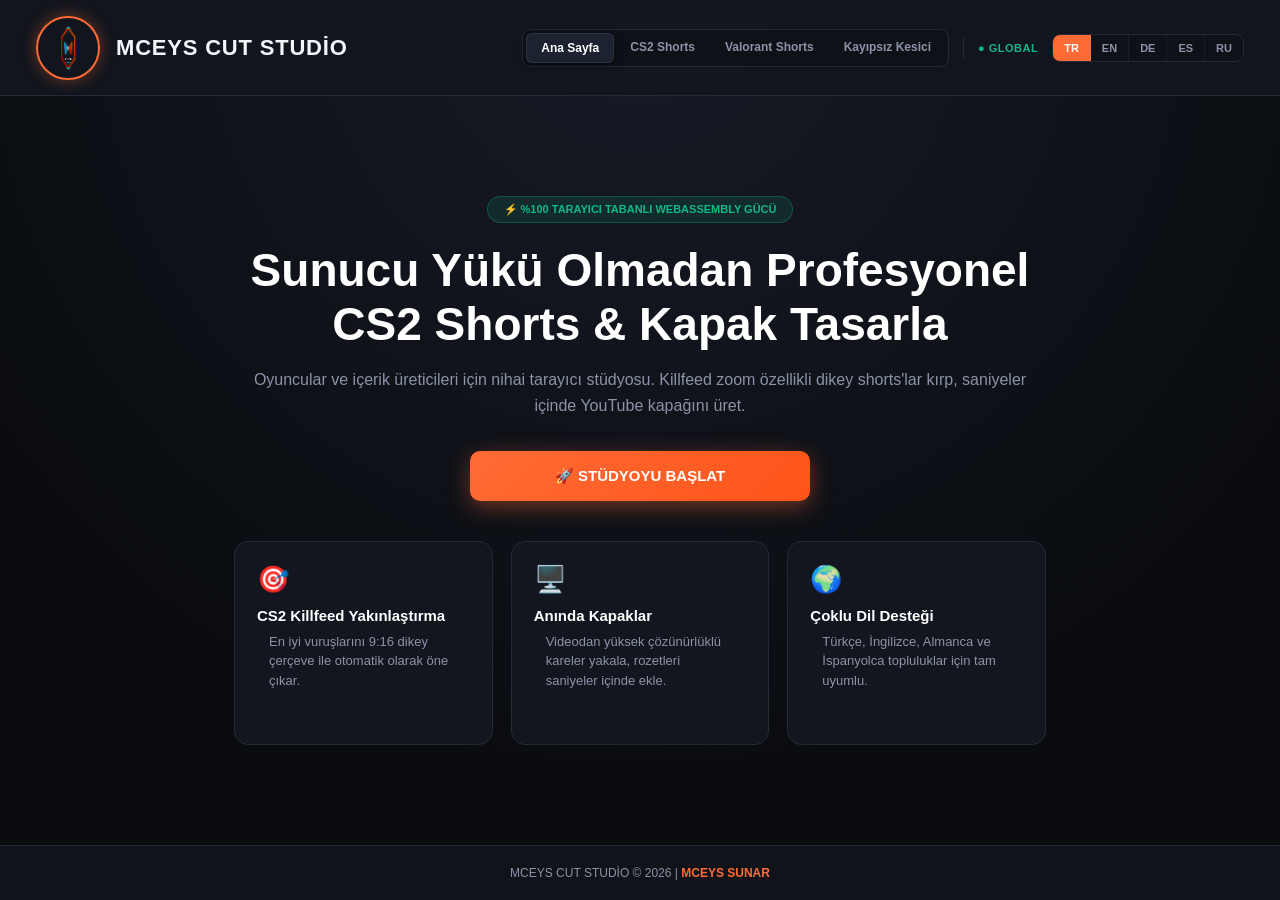
==== commit 4a6429c3: "feat: complete multi-language support (TR/EN/DE/ES) and stable opencv killfeed engine" ====
--- a/index.html
+++ b/index.html
@@ -243,6 +243,7 @@
                 <button class="lang-btn" id="btn-lang-en" onclick="setAppLang('en')">EN</button>
                 <button class="lang-btn" id="btn-lang-de" onclick="setAppLang('de')">DE</button>
                 <button class="lang-btn" id="btn-lang-es" onclick="setAppLang('es')">ES</button>
+                <button class="lang-btn" id="btn-lang-ru" onclick="setAppLang('ru')">RU</button>
             </div>
         </div>
     </header>
@@ -348,6 +349,23 @@
                 footer_pres: "PRESENTADO POR MCEYS"
             }
         };
+        ru: {
+                nav_home: "Главная",
+                nav_cs2: "CS2 Shorts",
+                nav_val: "Valorant Shorts",
+                nav_trim: "Без потери качества",
+                l_badge: "⚡ 100% Мощность WebAssembly в браузере",
+                l_title: "Создавай профи Shorts и обложки CS2 Без задержек сервера",
+                l_desc: "Лучшая браузерная студия для геймеров и креаторов. Монтируй вертикальные шортсы с зумом киллфида, создавай превью за секунды.",
+                l_cta: "🚀 ЗАПУСТИТЬ СТУДИЮ",
+                f1_title: "Зум киллфида CS2",
+                f1_desc: "Автоматически выделяй лучшие моменты в формате 9:16.",
+                f2_title: "Мгновенные превью",
+                f2_desc: "Захватывай кадры высокого разрешения и добавляй бейджи за секунды.",
+                f3_title: "Мультиязычность",
+                f3_desc: "Полная локализация для TR, EN, DE, ES и RU сообществ.",
+                footer_pres: "MCEYS ПРЕДСТАВЛЯЕТ"
+            }
 
         function setAppLang(lang) {
             localStorage.setItem('mceys_lang', lang);
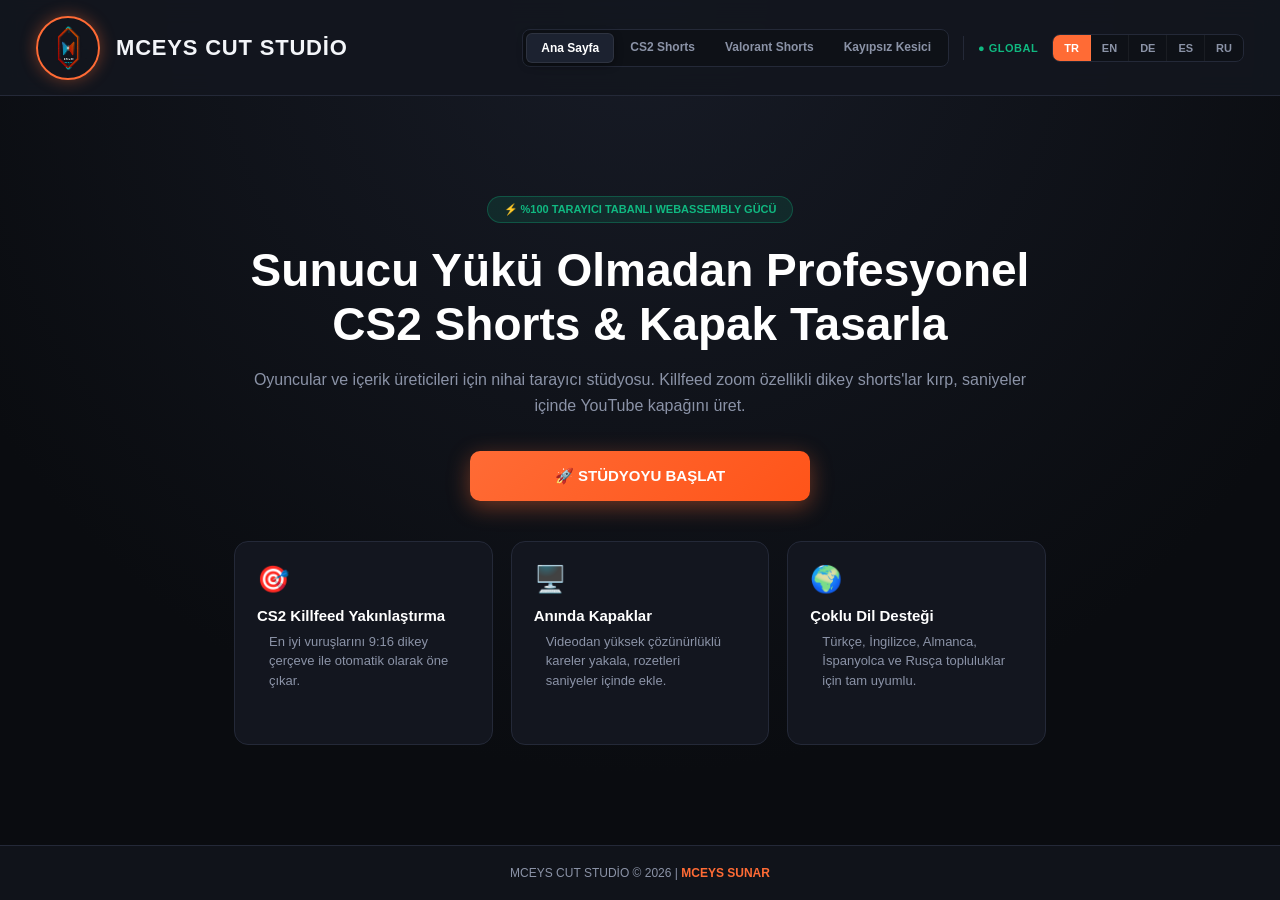
==== commit a1eec83d: "feat: complete multi-language support (TR/EN/DE/ES) and stable opencv killfeed engine" ====
--- a/index.html
+++ b/index.html
@@ -269,7 +269,7 @@
             <div class="feature-card">
                 <span class="feature-icon">🌍</span>
                 <h3 data-i18n="f3_title">Çoklu Dil Desteği</h3>
-                <p data-i18n="f3_desc">Türkçe, İngilizce, Almanca ve İspanyolca topluluklar için tam uyumlu.</p>
+                <p data-i18n="f3_desc">Türkçe, İngilizce, Almanca, İspanyolca ve Rusça topluluklar için tam uyumlu.</p>
             </div>
         </div>
     </div>
@@ -294,7 +294,7 @@
                 f2_title: "Anında Kapaklar",
                 f2_desc: "Videodan yüksek çözünürlüklü kareler yakala, rozetleri saniyeler içinde ekle.",
                 f3_title: "Çoklu Dil Desteği",
-                f3_desc: "Türkçe, İngilizce, Almanca ve İspanyolca topluluklar için tam uyumlu.",
+                f3_desc: "Türkçe, İngilizce, Almanca, İspanyolca ve Rusça topluluklar için tam uyumlu.",
                 footer_pres: "MCEYS SUNAR"
             },
             en: {
@@ -311,7 +311,7 @@
                 f2_title: "Instant Thumbnails",
                 f2_desc: "Grab high-res frames directly from your video, overlay custom badges in seconds.",
                 f3_title: "Multi-Language",
-                f3_desc: "Fully localized for TR, EN, DE, and ES gaming communities.",
+                f3_desc: "Fully localized for TR, EN, DE, ES, and RU gaming communities.",
                 footer_pres: "MCEYS PRESENT"
             },
             de: {
@@ -328,7 +328,7 @@
                 f2_title: "Sofortige Thumbnails",
                 f2_desc: "Schnappe dir hochauflösende Frames direkt aus dem Video.",
                 f3_title: "Mehrsprachig",
-                f3_desc: "Vollständig lokalisiert für TR, EN, DE und ES.",
+                f3_desc: "Vollständig lokalisiert für TR, EN, DE, ES und RU.",
                 footer_pres: "MCEYS PRÄSENTIERT"
             },
             es: {
@@ -345,11 +345,10 @@
                 f2_title: "Miniaturas Instantáneas",
                 f2_desc: "Captura fotogramas de alta resolución y añade insignias en segundos.",
                 f3_title: "Soporte Multilingüe",
-                f3_desc: "Totalmente adaptado para comunidades de TR, EN, DE y ES.",
+                f3_desc: "Totalmente adaptado para comunidades de TR, EN, DE, ES y RU.",
                 footer_pres: "PRESENTADO POR MCEYS"
-            }
-        };
-        ru: {
+            },
+            ru: {
                 nav_home: "Главная",
                 nav_cs2: "CS2 Shorts",
                 nav_val: "Valorant Shorts",
@@ -366,6 +365,7 @@
                 f3_desc: "Полная локализация для TR, EN, DE, ES и RU сообществ.",
                 footer_pres: "MCEYS ПРЕДСТАВЛЯЕТ"
             }
+        };
 
         function setAppLang(lang) {
             localStorage.setItem('mceys_lang', lang);
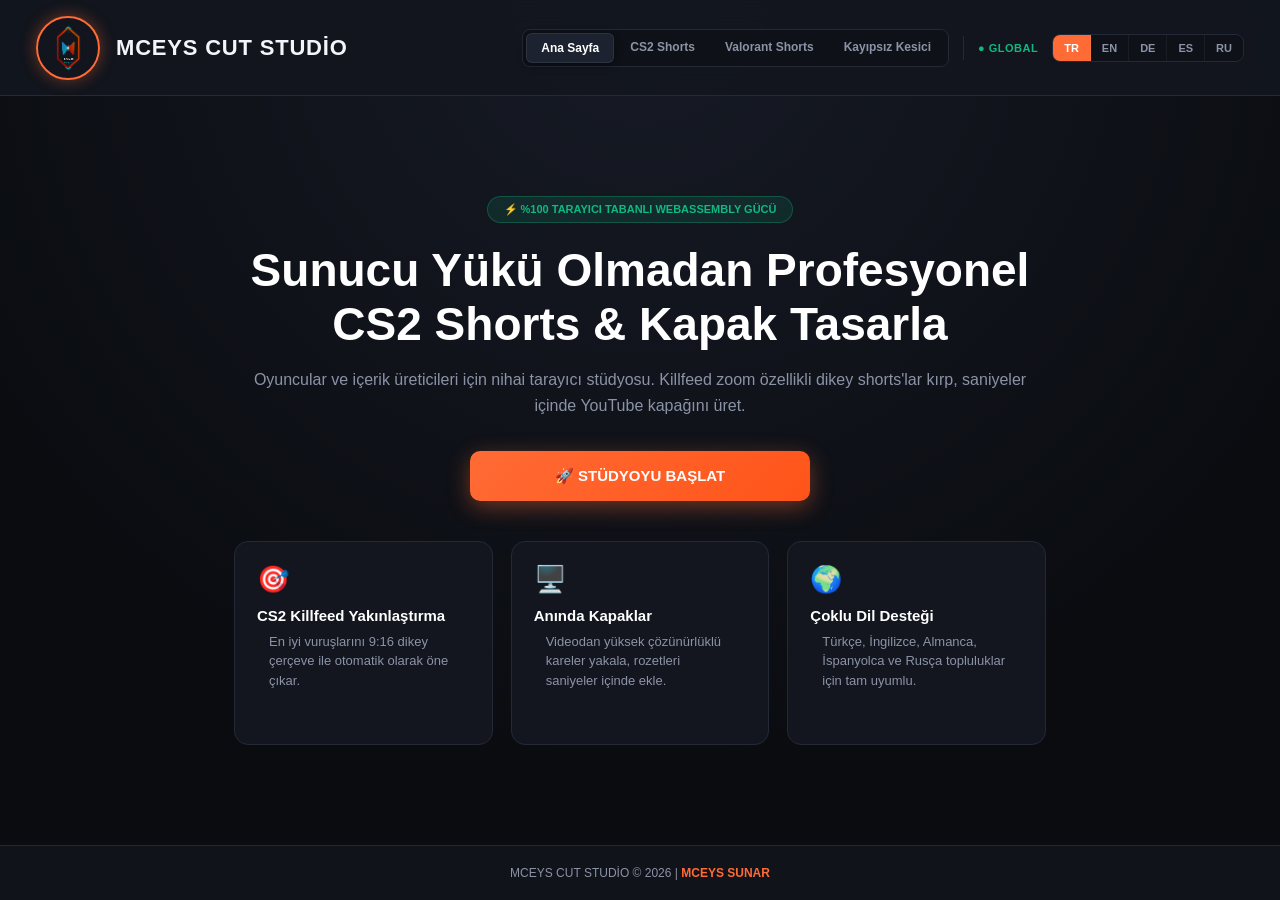
==== commit 711d24b4: "feat: add global seo meta tags and 16:9 landscape support" ====
--- a/index.html
+++ b/index.html
@@ -15,22 +15,24 @@
     </script>
 
     <link rel="icon" type="image/x-icon" href="favicon.ico">
-    <meta name="description" content="MCEYS CUT STUDIO - CS2 ve oyun kliplerinizi tarayıcı üzerinden ücretsiz dikey Shorts, Reels veya YouTube kapaklarına dönüştürün. Sunucu yok, WebAssembly ile %100 gizli ve hızlı.">
-    <meta name="keywords" content="CS2 shorts maker, CS2 video kırpma, CS2 killfeed zoom, video to shorts, browser video editor, shortsyap, cutmakeshorts, WebAssembly video">
+  <meta name="description" content="MCEYS CUT STUDIO - CS2 ve Valorant kliplerinizi tarayıcı üzerinden ücretsiz dikey Shorts, Reels ve TikTok videolarına dönüştürün. Anında YouTube kapağı ve fragmovie yapın.">
+    <meta name="keywords" content="CS2 shorts maker, Valorant shorts yapma, oyun videosu kırpma, CS2 killfeed zoom, Valorant highlight kesici, tarayıcı video editörü, ücretsiz klip kesici, WebAssembly video">
     <meta name="author" content="MCEYS">
     <meta name="robots" content="index, follow">
     <link rel="canonical" href="https://www.cutmakeshorts.com/">
 
+    <!-- Open Graph / Facebook -->
     <meta property="og:type" content="website">
     <meta property="og:url" content="https://www.cutmakeshorts.com/">
-    <meta property="og:title" content="MCEYS CUT STUDIO - CS2 Shorts & Video Creator">
-    <meta property="og:description" content="Kliplerini saniyeler içinde dikey Shorts ve YouTube kapağı yap. Tarayıcı tabanlı, hızlı ve ücretsiz.">
+    <meta property="og:title" content="MCEYS CUT STUDIO - CS2 & Valorant Shorts Creator">
+    <meta property="og:description" content="Oyun kliplerini saniyeler içinde dikey Shorts ve YouTube kapağı yap. Sunucusuz, hızlı ve %100 gizli tarayıcı stüdyosu.">
     <meta property="og:image" content="https://www.cutmakeshorts.com/site_logo.png">
 
+    <!-- Twitter -->
     <meta name="twitter:card" content="summary_large_image">
     <meta name="twitter:url" content="https://www.cutmakeshorts.com/">
-    <meta name="twitter:title" content="MCEYS CUT STUDIO - CS2 Shorts Creator">
-    <meta name="twitter:description" content="CS2 vuruşlarını tarayıcında anında profesyonel dikey videolara dönüştür.">
+    <meta name="twitter:title" content="MCEYS CUT STUDIO - Oyun Kliplerini Şahesere Dönüştür">
+    <meta name="twitter:description" content="CS2 ve Valorant vuruşlarını tarayıcında anında profesyonel dikey videolara dönüştür.">
     <meta name="twitter:image" content="https://www.cutmakeshorts.com/site_logo.png">
 
     <style>
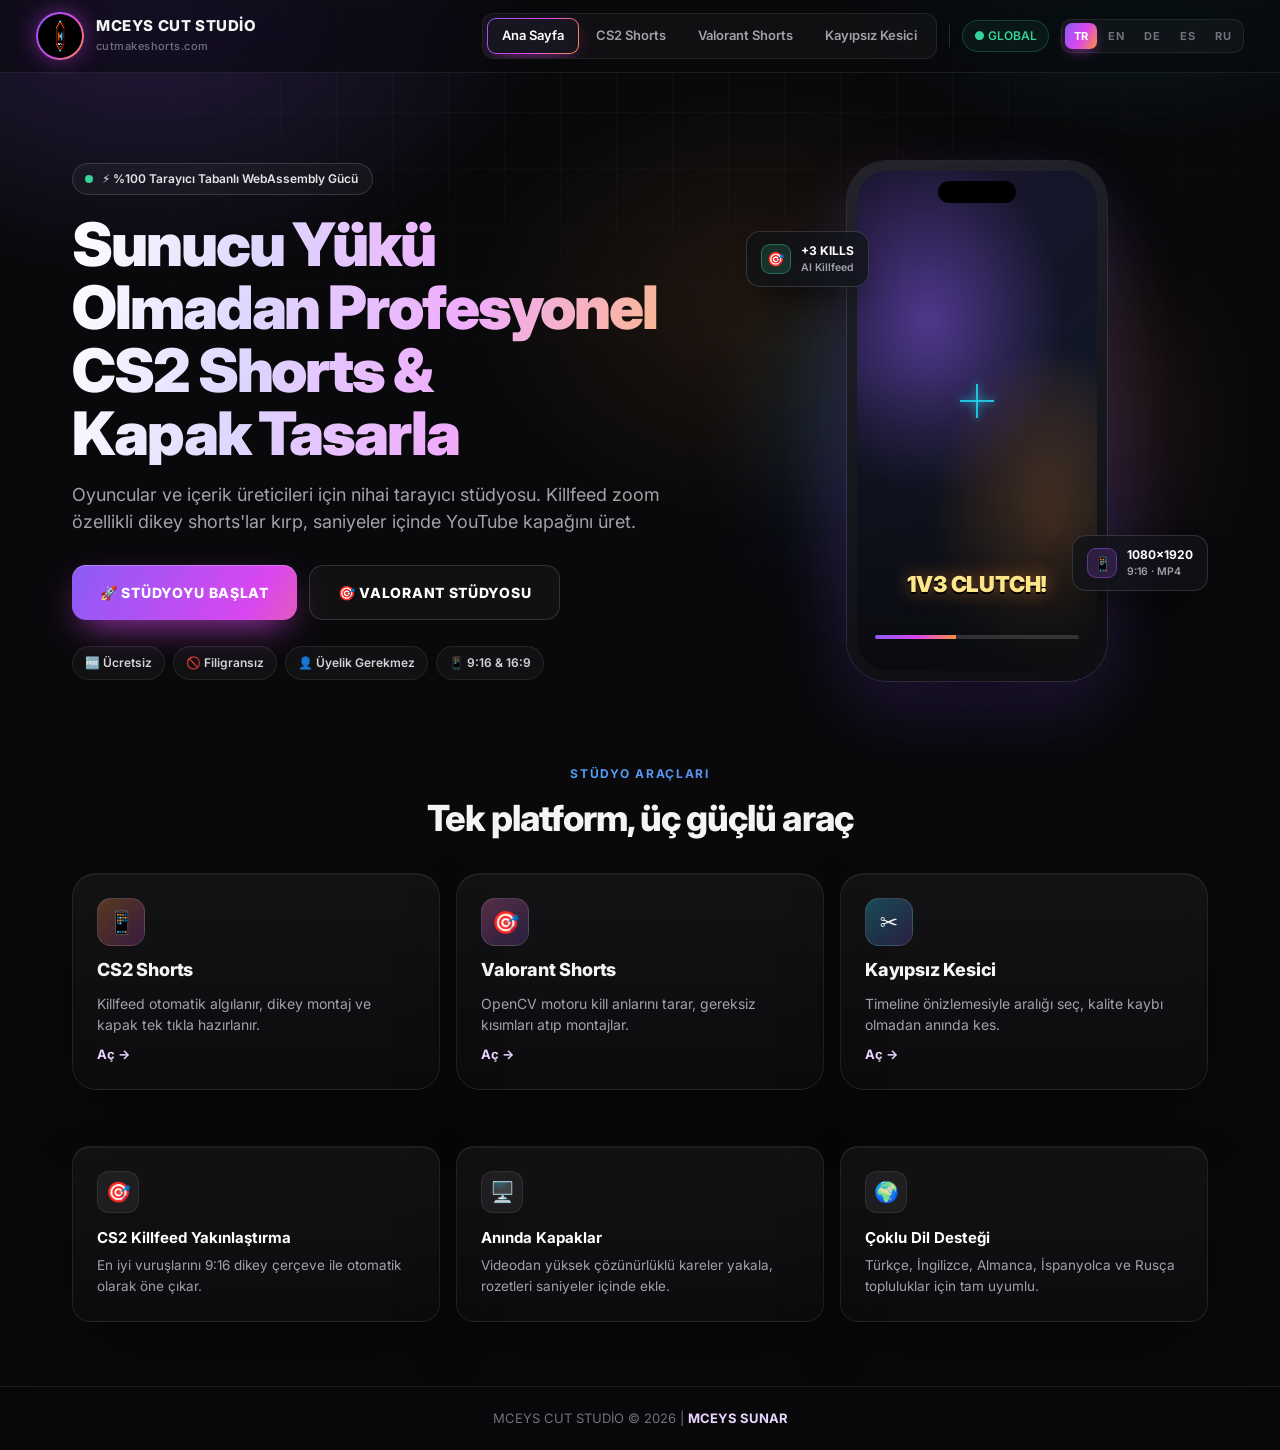
==== commit aee00a10: "ui: redesign frontend with next-gen SaaS theme - Replace per-page inline styles with shared assets/t" ====
--- a/index.html
+++ b/index.html
@@ -35,202 +35,20 @@
     <meta name="twitter:description" content="CS2 ve Valorant vuruşlarını tarayıcında anında profesyonel dikey videolara dönüştür.">
     <meta name="twitter:image" content="https://www.cutmakeshorts.com/site_logo.png">
 
-    <style>
-        :root {
-            --bg-main: #0a0c10;
-            --bg-card: #13161f;
-            --border-color: #242938;
-            --accent: #ff6b35;
-            --accent-hover: #ff5419;
-            --accent-glow: rgba(255, 107, 53, 0.4);
-            --text-main: #f3f5f9;
-            --text-muted: #8b93a7;
-            --success: #10b981;
-            --bg-input: #0e1117;
-        }
-        * { box-sizing: border-box; margin: 0; padding: 0; }
-        body { 
-            background: radial-gradient(circle at 50% 0%, #171b26 0%, var(--bg-main) 70%); 
-            background-color: var(--bg-main);
-            color: var(--text-main); 
-            font-family: -apple-system, BlinkMacSystemFont, 'Segoe UI', Roboto, Helvetica, Arial, sans-serif; 
-            min-height: 100vh; 
-            display: flex; 
-            flex-direction: column; 
-            justify-content: space-between;
-            overflow-x: hidden;
-        }
-        header { 
-            width: 100%;
-            min-height: 96px;
-            padding: 0 36px; 
-            display: flex; 
-            justify-content: space-between; 
-            align-items: center; 
-            background: rgba(19, 22, 31, 0.92);
-            backdrop-filter: blur(12px);
-            border-bottom: 1px solid var(--border-color);
-            box-sizing: border-box;
-            flex-wrap: wrap;
-            gap: 16px;
-        }
-        .header-right {
-            display: flex;
-            align-items: center;
-            gap: 14px;
-            flex-wrap: wrap;
-        }
-        .nav-pill-group {
-            display: flex;
-            background: var(--bg-input);
-            border: 1px solid var(--border-color);
-            border-radius: 8px;
-            padding: 3px;
-            gap: 2px;
-        }
-        .nav-link {
-            color: var(--text-muted);
-            text-decoration: none;
-            font-size: 12px;
-            font-weight: 800;
-            padding: 7px 14px;
-            border-radius: 6px;
-            transition: all 0.2s ease;
-            white-space: nowrap;
-        }
-        .nav-link:hover {
-            color: #fff;
-            background: rgba(255, 255, 255, 0.05);
-        }
-        .nav-link.active {
-            color: #fff;
-            background: #1c2230;
-            border: 1px solid rgba(255, 255, 255, 0.08);
-            box-shadow: 0 2px 8px rgba(0, 0, 0, 0.4);
-        }
-        .header-divider {
-            width: 1px;
-            height: 24px;
-            background: var(--border-color);
-            display: inline-block;
-        }
-        .lang-switch {
-            display: flex;
-            background: var(--bg-input);
-            border: 1px solid var(--border-color);
-            border-radius: 8px;
-            overflow: hidden;
-        }
-        .lang-btn {
-            background: transparent;
-            border: none;
-            color: var(--text-muted);
-            padding: 7px 11px;
-            font-size: 11px;
-            font-weight: 800;
-            cursor: pointer;
-            transition: 0.2s;
-            border-right: 1px solid rgba(255, 255, 255, 0.05);
-        }
-        .lang-btn:last-child { border-right: none; }
-        .lang-btn:hover { color: #fff; background: rgba(255, 255, 255, 0.04); }
-        .lang-btn.active {
-            background: var(--accent);
-            color: #fff;
-        }
-        .brand { 
-            display: inline-flex; 
-            align-items: center; 
-            gap: 16px; 
-            text-decoration: none; 
-            color: inherit; 
-            cursor: pointer; 
-        }
-        .header-logo {
-            height: 64px; 
-            width: 64px;
-            min-width: 64px;
-            object-fit: cover; 
-            border-radius: 50%;
-            border: 2px solid var(--accent);
-            box-shadow: 0 0 16px var(--accent-glow);
-            display: block;
-        }
-        .brand h1 { 
-            font-size: 22px; 
-            font-weight: 800; 
-            letter-spacing: 0.8px; 
-            line-height: 1;
-        }
-        .global-badge { font-size: 11px; color: var(--success); font-weight: 800; letter-spacing: 0.5px; }
-
-        .hero { 
-            flex: 1; display: flex; flex-direction: column; 
-            align-items: center; justify-content: center; 
-            text-align: center; padding: 48px 16px; max-width: 860px; margin: 0 auto; 
-            width: 100%;
-        }
-        .hero-badge {
-            background: rgba(16, 185, 129, 0.12); color: var(--success);
-            font-size: 11px; padding: 6px 16px; border-radius: 20px;
-            font-weight: 700; border: 1px solid rgba(16, 185, 129, 0.3);
-            margin-bottom: 20px; text-transform: uppercase;
-        }
-        .hero h2 { 
-            font-size: clamp(28px, 6vw, 46px); 
-            font-weight: 900; line-height: 1.18; 
-            margin-bottom: 16px; 
-            color: #fff;
-        }
-        .hero h2 span { color: var(--accent); }
-        .hero p { 
-            font-size: clamp(14px, 3.5vw, 16px); 
-            color: var(--text-muted); 
-            line-height: 1.6; margin-bottom: 32px; padding: 0 12px;
-        }
-
-        .cta-btn { 
-            display: inline-flex; align-items: center; justify-content: center; gap: 10px;
-            padding: 16px 36px; background: linear-gradient(135deg, var(--accent), var(--accent-hover)); 
-            color: #fff !important; text-decoration: none; border-radius: 10px; 
-            font-size: 15px; font-weight: 900; text-transform: uppercase; 
-            box-shadow: 0 6px 22px var(--accent-glow); 
-            width: 100%; max-width: 340px;
-            margin-bottom: 40px;
-            transition: transform 0.15s ease;
-        }
-        .cta-btn:hover { transform: translateY(-2px); }
-
-        .features-grid {
-            display: grid; grid-template-columns: 1fr;
-            gap: 18px; width: 100%; max-width: 960px; padding: 0 8px;
-        }
-        @media(min-width: 640px) {
-            .features-grid { grid-template-columns: repeat(3, 1fr); }
-        }
-        .feature-card {
-            background: var(--bg-card); border: 1px solid var(--border-color);
-            border-radius: 14px; padding: 22px; text-align: left;
-        }
-        .feature-icon { font-size: 26px; margin-bottom: 12px; display: block; }
-        .feature-card h3 { font-size: 15px; font-weight: 800; margin-bottom: 8px; color: #fff; }
-        .feature-card p { font-size: 13px; color: var(--text-muted); line-height: 1.5; }
-
-        footer { 
-            padding: 20px; text-align: center; font-size: 12px; 
-            color: var(--text-muted); border-top: 1px solid var(--border-color); 
-            background: rgba(19, 22, 31, 0.7);
-        }
-        footer span { color: var(--accent); font-weight: 700; }
-    </style>
+    <link rel="preconnect" href="https://fonts.googleapis.com" crossorigin>
+    <link rel="preconnect" href="https://fonts.gstatic.com" crossorigin>
+    <link rel="stylesheet" href="https://fonts.googleapis.com/css2?family=Inter:wght@400;500;600;700;800;900&family=JetBrains+Mono:wght@500;700&display=swap" crossorigin>
+    <link rel="stylesheet" href="assets/theme.css">
 </head>
-<body>
+<body class="page-home">
 
     <header>
-        <a href="index.html" class="brand">
-            <video src="site_logo.webm" class="header-logo" autoplay loop muted playsinline></video>
-            <h1>MCEYS CUT STUDİO</h1>
-        </a>
+        <div class="header-left">
+            <a href="index.html" class="brand">
+                <span class="logo-ring"><video src="site_logo.webm" class="header-logo" autoplay loop muted playsinline></video></span>
+                <span class="brand-text"><h1>MCEYS CUT STUDİO</h1><span class="brand-sub">cutmakeshorts.com</span></span>
+            </a>
+        </div>
         <div class="header-right">
             <nav class="nav-pill-group">
                 <a href="index.html" class="nav-link active" data-i18n="nav_home">Ana Sayfa</a>
@@ -250,14 +68,72 @@
         </div>
     </header>
 
-    <div class="hero">
-        <div class="hero-badge" data-i18n="l_badge">⚡ %100 Tarayıcı Tabanlı WebAssembly Gücü</div>
-        <h2 data-i18n="l_title">Sunucu Yükü Olmadan Profesyonel CS2 Shorts & Kapak Tasarla</h2>
-        <p data-i18n="l_desc">Oyuncular ve içerik üreticileri için nihai tarayıcı stüdyosu. Killfeed zoom özellikli dikey shorts'lar kırp, saniyeler içinde YouTube kapağını üret.</p>
-        
-        <a href="studio.html" class="cta-btn" data-i18n="l_cta">🚀 STÜDYOYU BAŞLAT</a>
-
-        <div class="features-grid">
+    <main class="landing">
+        <section class="hero">
+            <div class="hero-copy">
+                <div class="eyebrow reveal"><span class="eyebrow-dot"></span><span data-i18n="l_badge">⚡ %100 Tarayıcı Tabanlı WebAssembly Gücü</span></div>
+                <h2 class="hero-title reveal-2" data-i18n="l_title">Sunucu Yükü Olmadan Profesyonel CS2 Shorts &amp; Kapak Tasarla</h2>
+                <p class="hero-sub reveal-3" data-i18n="l_desc">Oyuncular ve içerik üreticileri için nihai tarayıcı stüdyosu. Killfeed zoom özellikli dikey shorts'lar kırp, saniyeler içinde YouTube kapağını üret.</p>
+
+                <div class="cta-row reveal-3">
+                    <a href="studio.html" class="cta-btn" data-i18n="l_cta">🚀 STÜDYOYU BAŞLAT</a>
+                    <a href="valorant.html" class="cta-ghost" data-i18n="l_cta2">🎯 Valorant Stüdyosu</a>
+                </div>
+
+                <div class="trust-row reveal-3">
+                    <span class="chip" data-i18n="t_free">🆓 Ücretsiz</span>
+                    <span class="chip" data-i18n="t_nowm">🚫 Filigransız</span>
+                    <span class="chip" data-i18n="t_nosign">👤 Üyelik Gerekmez</span>
+                    <span class="chip">📱 9:16 &amp; 16:9</span>
+                </div>
+            </div>
+
+            <div class="hero-visual reveal-2" aria-hidden="true">
+                <div class="phone">
+                    <div class="phone-screen">
+                        <div class="kf-stack">
+                            <span class="kf-row"><span class="kf-me">MCEYS</span><span class="kf-x">✦</span>enemy_01</span>
+                            <span class="kf-row"><span class="kf-me">MCEYS</span><span class="kf-x">✦</span>enemy_02</span>
+                            <span class="kf-row"><span class="kf-me">MCEYS</span><span class="kf-x">✦</span>enemy_03</span>
+                        </div>
+                        <div class="phone-crosshair"></div>
+                        <div class="phone-caption">1V3 CLUTCH!</div>
+                        <div class="phone-bar"></div>
+                    </div>
+                </div>
+                <div class="float-card fc-1"><span class="fc-ico">🎯</span><span>+3 KILLS<small>AI Killfeed</small></span></div>
+                <div class="float-card fc-2"><span class="fc-ico">📱</span><span>1080×1920<small>9:16 · MP4</small></span></div>
+            </div>
+        </section>
+
+        <section>
+            <div class="section-head">
+                <div class="section-kicker" data-i18n="s_kicker">Stüdyo Araçları</div>
+                <h2 class="section-title" data-i18n="s_title">Tek platform, üç güçlü araç</h2>
+            </div>
+            <div class="tools-grid">
+                <a href="studio.html" class="tool-card">
+                    <span class="tool-ico">📱</span>
+                    <h3 data-i18n="nav_cs2">CS2 Shorts</h3>
+                    <p data-i18n="tool_cs2_desc">Killfeed otomatik algılanır, dikey montaj ve kapak tek tıkla hazırlanır.</p>
+                    <span class="tool-go" data-i18n="tool_open">Aç →</span>
+                </a>
+                <a href="valorant.html" class="tool-card">
+                    <span class="tool-ico">🎯</span>
+                    <h3 data-i18n="nav_val">Valorant Shorts</h3>
+                    <p data-i18n="tool_val_desc">OpenCV motoru kill anlarını tarar, gereksiz kısımları atıp montajlar.</p>
+                    <span class="tool-go" data-i18n="tool_open">Aç →</span>
+                </a>
+                <a href="trim.html" class="tool-card">
+                    <span class="tool-ico">✂️</span>
+                    <h3 data-i18n="nav_trim">Kayıpsız Kesici</h3>
+                    <p data-i18n="tool_trim_desc">Timeline önizlemesiyle aralığı seç, kalite kaybı olmadan anında kes.</p>
+                    <span class="tool-go" data-i18n="tool_open">Aç →</span>
+                </a>
+            </div>
+        </section>
+
+        <section class="features-grid">
             <div class="feature-card">
                 <span class="feature-icon">🎯</span>
                 <h3 data-i18n="f1_title">CS2 Killfeed Yakınlaştırma</h3>
@@ -273,8 +149,8 @@
                 <h3 data-i18n="f3_title">Çoklu Dil Desteği</h3>
                 <p data-i18n="f3_desc">Türkçe, İngilizce, Almanca, İspanyolca ve Rusça topluluklar için tam uyumlu.</p>
             </div>
-        </div>
-    </div>
+        </section>
+    </main>
 
     <footer>
         <p>MCEYS CUT STUDİO &copy; 2026 | <span data-i18n="footer_pres">MCEYS SUNAR</span></p>
@@ -297,7 +173,17 @@
                 f2_desc: "Videodan yüksek çözünürlüklü kareler yakala, rozetleri saniyeler içinde ekle.",
                 f3_title: "Çoklu Dil Desteği",
                 f3_desc: "Türkçe, İngilizce, Almanca, İspanyolca ve Rusça topluluklar için tam uyumlu.",
-                footer_pres: "MCEYS SUNAR"
+                footer_pres: "MCEYS SUNAR",
+                l_cta2: "🎯 Valorant Stüdyosu",
+                t_free: "🆓 Ücretsiz",
+                t_nowm: "🚫 Filigransız",
+                t_nosign: "👤 Üyelik Gerekmez",
+                s_kicker: "Stüdyo Araçları",
+                s_title: "Tek platform, üç güçlü araç",
+                tool_cs2_desc: "Killfeed otomatik algılanır, dikey montaj ve kapak tek tıkla hazırlanır.",
+                tool_val_desc: "OpenCV motoru kill anlarını tarar, gereksiz kısımları atıp montajlar.",
+                tool_trim_desc: "Timeline önizlemesiyle aralığı seç, kalite kaybı olmadan anında kes.",
+                tool_open: "Aç →"
             },
             en: {
                 nav_home: "Home",
@@ -314,7 +200,17 @@
                 f2_desc: "Grab high-res frames directly from your video, overlay custom badges in seconds.",
                 f3_title: "Multi-Language",
                 f3_desc: "Fully localized for TR, EN, DE, ES, and RU gaming communities.",
-                footer_pres: "MCEYS PRESENT"
+                footer_pres: "MCEYS PRESENT",
+                l_cta2: "🎯 Valorant Studio",
+                t_free: "🆓 Free",
+                t_nowm: "🚫 No Watermark",
+                t_nosign: "👤 No Sign-up",
+                s_kicker: "Studio Tools",
+                s_title: "One platform, three powerful tools",
+                tool_cs2_desc: "Killfeed is detected automatically; vertical montage and cover are ready in one click.",
+                tool_val_desc: "The OpenCV engine scans for kills, drops the downtime and builds the montage.",
+                tool_trim_desc: "Pick a range on the live timeline and cut instantly with zero quality loss.",
+                tool_open: "Open →"
             },
             de: {
                 nav_home: "Startseite",
@@ -331,7 +227,17 @@
                 f2_desc: "Schnappe dir hochauflösende Frames direkt aus dem Video.",
                 f3_title: "Mehrsprachig",
                 f3_desc: "Vollständig lokalisiert für TR, EN, DE, ES und RU.",
-                footer_pres: "MCEYS PRÄSENTIERT"
+                footer_pres: "MCEYS PRÄSENTIERT",
+                l_cta2: "🎯 Valorant Studio",
+                t_free: "🆓 Kostenlos",
+                t_nowm: "🚫 Kein Wasserzeichen",
+                t_nosign: "👤 Ohne Anmeldung",
+                s_kicker: "Studio-Tools",
+                s_title: "Eine Plattform, drei starke Tools",
+                tool_cs2_desc: "Killfeed wird automatisch erkannt; vertikale Montage und Cover mit einem Klick.",
+                tool_val_desc: "Die OpenCV-Engine findet Kills, entfernt Leerlauf und erstellt die Montage.",
+                tool_trim_desc: "Bereich auf der Live-Timeline wählen und verlustfrei sofort schneiden.",
+                tool_open: "Öffnen →"
             },
             es: {
                 nav_home: "Inicio",
@@ -348,7 +254,17 @@
                 f2_desc: "Captura fotogramas de alta resolución y añade insignias en segundos.",
                 f3_title: "Soporte Multilingüe",
                 f3_desc: "Totalmente adaptado para comunidades de TR, EN, DE, ES y RU.",
-                footer_pres: "PRESENTADO POR MCEYS"
+                footer_pres: "PRESENTADO POR MCEYS",
+                l_cta2: "🎯 Estudio Valorant",
+                t_free: "🆓 Gratis",
+                t_nowm: "🚫 Sin Marca de Agua",
+                t_nosign: "👤 Sin Registro",
+                s_kicker: "Herramientas",
+                s_title: "Una plataforma, tres herramientas potentes",
+                tool_cs2_desc: "El feed de bajas se detecta solo; montaje vertical y portada en un clic.",
+                tool_val_desc: "El motor OpenCV detecta las bajas, quita los tiempos muertos y monta el clip.",
+                tool_trim_desc: "Elige el rango en la línea de tiempo y corta al instante sin pérdida de calidad.",
+                tool_open: "Abrir →"
             },
             ru: {
                 nav_home: "Главная",
@@ -365,7 +281,17 @@
                 f2_desc: "Захватывай кадры высокого разрешения и добавляй бейджи за секунды.",
                 f3_title: "Мультиязычность",
                 f3_desc: "Полная локализация для TR, EN, DE, ES и RU сообществ.",
-                footer_pres: "MCEYS ПРЕДСТАВЛЯЕТ"
+                footer_pres: "MCEYS ПРЕДСТАВЛЯЕТ",
+                l_cta2: "🎯 Студия Valorant",
+                t_free: "🆓 Бесплатно",
+                t_nowm: "🚫 Без водяного знака",
+                t_nosign: "👤 Без регистрации",
+                s_kicker: "Инструменты",
+                s_title: "Одна платформа — три мощных инструмента",
+                tool_cs2_desc: "Киллфид распознаётся автоматически; вертикальный монтаж и обложка в один клик.",
+                tool_val_desc: "Движок OpenCV находит фраги, убирает простои и собирает монтаж.",
+                tool_trim_desc: "Выберите отрезок на таймлайне и режьте мгновенно без потери качества.",
+                tool_open: "Открыть →"
             }
         };
 
@@ -386,5 +312,6 @@
         const savedLang = localStorage.getItem('mceys_lang') || 'tr';
         setAppLang(savedLang);
     </script>
+    <script src="assets/theme.js" defer></script>
 </body>
 </html>
--- a/assets/theme.css
+++ b/assets/theme.css
@@ -0,0 +1,1064 @@
+/* =====================================================================
+   MCEYS CUT STUDIO — Next-gen UI theme (shared by all pages)
+   Pure presentation layer. No IDs / handlers are defined here.
+   ===================================================================== */
+
+:root {
+    /* Surfaces */
+    --bg: #09090B;
+    --bg-2: #0F1117;
+    --panel-solid: #111319;
+    --glass: rgba(255, 255, 255, 0.035);
+    --glass-2: rgba(255, 255, 255, 0.06);
+    --line: rgba(255, 255, 255, 0.08);
+    --line-2: rgba(255, 255, 255, 0.14);
+    --field: rgba(9, 9, 11, 0.6);
+
+    /* Text */
+    --text: #F4F4F5;
+    --muted: #A1A1AA;
+    --dim: #71717A;
+
+    /* Accents */
+    --violet: #8B5CF6;
+    --purple: #A855F7;
+    --magenta: #D946EF;
+    --cyan: #22D3EE;
+    --pink: #F472B6;
+    --orange: #FB923C;
+    --green: #34D399;
+
+    --grad-brand: linear-gradient(120deg, #8B5CF6 0%, #D946EF 52%, #FB923C 100%);
+    --grad-cool: linear-gradient(120deg, #22D3EE 0%, #8B5CF6 100%);
+    --grad-text: linear-gradient(100deg, #FFFFFF 0%, #DDD6FE 30%, #F0ABFC 62%, #FDBA74 100%);
+
+    --glow-violet: 0 0 0 1px rgba(168, 85, 247, 0.45), 0 12px 40px -10px rgba(168, 85, 247, 0.6);
+    --glow-cyan: 0 0 0 1px rgba(34, 211, 238, 0.5), 0 12px 40px -10px rgba(34, 211, 238, 0.55);
+
+    --r-xl: 24px;
+    --r-lg: 18px;
+    --r: 14px;
+    --r-sm: 10px;
+
+    --font: 'Inter', ui-sans-serif, system-ui, -apple-system, 'Segoe UI', Roboto, Helvetica, Arial, sans-serif;
+    --mono: 'JetBrains Mono', ui-monospace, SFMono-Regular, Consolas, monospace;
+    --ease: cubic-bezier(0.2, 0.8, 0.2, 1);
+
+    /* Legacy variable names still referenced from page JavaScript */
+    --success: #34D399;
+    --danger: #F87171;
+    --text-main: var(--text);
+    --text-muted: var(--muted);
+    --accent: #A855F7;
+    --accent-hover: #8B5CF6;
+    --accent-glow: rgba(168, 85, 247, 0.35);
+    --border-color: var(--line);
+    --border-focus: var(--violet);
+    --bg-main: var(--bg);
+    --bg-card: var(--panel-solid);
+    --bg-input: var(--field);
+    --val-red: #FB7185;
+    --val-glow: rgba(251, 113, 133, 0.35);
+    --discord: #5865F2;
+}
+
+/* ---------------------------------------------------------------- base */
+*, *::before, *::after { box-sizing: border-box; margin: 0; padding: 0; }
+html { -webkit-text-size-adjust: 100%; scroll-behavior: smooth; }
+body {
+    font-family: var(--font);
+    background: var(--bg);
+    color: var(--text);
+    min-height: 100vh;
+    display: flex;
+    flex-direction: column;
+    overflow-x: hidden;
+    line-height: 1.5;
+    -webkit-font-smoothing: antialiased;
+    -moz-osx-font-smoothing: grayscale;
+    position: relative;
+}
+/* aurora */
+body::before {
+    content: "";
+    position: fixed;
+    left: -10vw; right: -10vw; top: -25vh;
+    height: 95vh;
+    background:
+        radial-gradient(38% 50% at 18% 24%, rgba(139, 92, 246, 0.24), transparent 70%),
+        radial-gradient(32% 44% at 82% 12%, rgba(34, 211, 238, 0.15), transparent 70%),
+        radial-gradient(28% 38% at 58% 62%, rgba(251, 146, 60, 0.10), transparent 70%);
+    filter: blur(24px);
+    z-index: -2;
+    pointer-events: none;
+    animation: aurora 18s ease-in-out infinite alternate;
+}
+/* grid */
+body::after {
+    content: "";
+    position: fixed;
+    inset: 0;
+    background-image:
+        linear-gradient(rgba(255, 255, 255, 0.028) 1px, transparent 1px),
+        linear-gradient(90deg, rgba(255, 255, 255, 0.028) 1px, transparent 1px);
+    background-size: 56px 56px;
+    -webkit-mask-image: radial-gradient(ellipse 80% 60% at 50% 0%, #000 25%, transparent 75%);
+    mask-image: radial-gradient(ellipse 80% 60% at 50% 0%, #000 25%, transparent 75%);
+    z-index: -1;
+    pointer-events: none;
+}
+::selection { background: rgba(168, 85, 247, 0.45); color: #fff; }
+a { color: inherit; }
+img, video { max-width: 100%; }
+
+@keyframes aurora { 0% { transform: translate3d(0, 0, 0) scale(1); } 100% { transform: translate3d(0, 5vh, 0) scale(1.08); } }
+@keyframes fadeUp { from { opacity: 0; transform: translateY(14px); } to { opacity: 1; transform: none; } }
+@keyframes flow { from { background-position: 0% 0; } to { background-position: 200% 0; } }
+@keyframes sweep { from { transform: translateX(-120%); } to { transform: translateX(120%); } }
+@keyframes pulseRing { 0% { box-shadow: 0 0 0 0 rgba(168, 85, 247, 0.55); } 100% { box-shadow: 0 0 0 10px rgba(168, 85, 247, 0); } }
+@keyframes blink { 0%, 100% { opacity: 1; } 50% { opacity: 0.35; } }
+@keyframes float { 0%, 100% { transform: translateY(0); } 50% { transform: translateY(-10px); } }
+@keyframes kfIn { 0% { opacity: 0; transform: translateX(30px); } 12%, 80% { opacity: 1; transform: none; } 100% { opacity: 0; transform: none; } }
+@keyframes spin { to { transform: rotate(360deg); } }
+
+.reveal { animation: fadeUp 0.6s var(--ease) both; }
+.reveal-2 { animation: fadeUp 0.6s 0.08s var(--ease) both; }
+.reveal-3 { animation: fadeUp 0.6s 0.16s var(--ease) both; }
+
+/* ---------------------------------------------------------------- header */
+header {
+    position: sticky;
+    top: 0;
+    z-index: 50;
+    width: 100%;
+    display: flex;
+    align-items: center;
+    justify-content: space-between;
+    flex-wrap: wrap;
+    gap: 12px 18px;
+    padding: 12px clamp(16px, 3vw, 36px);
+    background: rgba(9, 9, 11, 0.62);
+    -webkit-backdrop-filter: saturate(160%) blur(18px);
+    backdrop-filter: saturate(160%) blur(18px);
+    border-bottom: 1px solid var(--line);
+}
+.header-left { display: flex; align-items: center; gap: 14px; min-width: 0; }
+.brand { display: inline-flex; align-items: center; gap: 12px; text-decoration: none; color: inherit; cursor: pointer; min-width: 0; }
+.logo-ring {
+    display: inline-flex;
+    padding: 2px;
+    border-radius: 50%;
+    background: var(--grad-brand);
+    box-shadow: 0 0 26px -4px rgba(217, 70, 239, 0.65);
+    flex-shrink: 0;
+}
+.header-logo { width: 44px; height: 44px; min-width: 44px; border-radius: 50%; object-fit: cover; display: block; background: #000; }
+.brand-text { display: flex; flex-direction: column; gap: 3px; min-width: 0; }
+.brand h1 { font-size: 15px; font-weight: 800; letter-spacing: 0.04em; line-height: 1.1; white-space: nowrap; }
+.brand-sub { font-size: 11px; font-weight: 500; color: var(--dim); letter-spacing: 0.04em; }
+
+.badge-version, .badge-val {
+    display: inline-flex;
+    align-items: center;
+    font-size: 11px;
+    font-weight: 700;
+    letter-spacing: 0.04em;
+    padding: 5px 11px;
+    border-radius: 999px;
+    color: #E9D5FF;
+    background: linear-gradient(var(--panel-solid), var(--panel-solid)) padding-box, var(--grad-brand) border-box;
+    border: 1px solid transparent;
+    white-space: nowrap;
+}
+
+.header-right { display: flex; align-items: center; gap: 12px; flex-wrap: wrap; }
+.nav-pill-group {
+    display: flex;
+    gap: 2px;
+    padding: 4px;
+    border-radius: 12px;
+    background: var(--glass);
+    border: 1px solid var(--line);
+    overflow-x: auto;
+    scrollbar-width: none;
+    max-width: 100%;
+}
+.nav-pill-group::-webkit-scrollbar { display: none; }
+.nav-link {
+    color: var(--muted);
+    text-decoration: none;
+    font-size: 13px;
+    font-weight: 600;
+    padding: 7px 14px;
+    border-radius: 9px;
+    border: 1px solid transparent;
+    white-space: nowrap;
+    transition: color 0.2s, background 0.2s, box-shadow 0.2s;
+}
+.nav-link:hover { color: #fff; background: var(--glass-2); }
+.nav-link.active {
+    color: #fff;
+    background: linear-gradient(#17151f, #17151f) padding-box, var(--grad-brand) border-box;
+    box-shadow: 0 6px 20px -8px rgba(217, 70, 239, 0.7);
+}
+.header-divider { width: 1px; height: 22px; background: var(--line-2); display: inline-block; }
+
+.server-status, .global-badge {
+    display: inline-flex;
+    align-items: center;
+    gap: 6px;
+    font-size: 12px;
+    font-weight: 600;
+    color: var(--muted);
+    padding: 6px 11px;
+    border-radius: 999px;
+    border: 1px solid rgba(52, 211, 153, 0.22);
+    background: rgba(52, 211, 153, 0.06);
+    white-space: nowrap;
+}
+.global-badge { color: var(--green); }
+.server-status [data-i18n="servers_active"] { color: var(--green) !important; animation: blink 2.4s ease-in-out infinite; }
+
+.lang-switch { display: flex; padding: 3px; gap: 2px; border-radius: 10px; background: var(--glass); border: 1px solid var(--line); }
+.lang-btn {
+    background: transparent;
+    border: none;
+    color: var(--dim);
+    padding: 6px 9px;
+    font: 700 11px var(--font);
+    letter-spacing: 0.04em;
+    border-radius: 7px;
+    cursor: pointer;
+    transition: color 0.2s, background 0.2s;
+}
+.lang-btn:hover { color: #fff; background: var(--glass-2); }
+.lang-btn.active { color: #fff; background: var(--grad-brand); box-shadow: 0 4px 14px -4px rgba(217, 70, 239, 0.7); }
+
+/* ---------------------------------------------------------------- hero (shared) */
+.page-hero { text-align: center; max-width: 900px; margin: 0 auto; padding: clamp(36px, 6vw, 68px) 20px clamp(24px, 4vw, 36px); }
+.eyebrow {
+    display: inline-flex;
+    align-items: center;
+    gap: 9px;
+    padding: 6px 14px 6px 8px;
+    border-radius: 999px;
+    border: 1px solid var(--line-2);
+    background: rgba(255, 255, 255, 0.04);
+    -webkit-backdrop-filter: blur(8px);
+    backdrop-filter: blur(8px);
+    font-size: 12px;
+    font-weight: 600;
+    color: #E4E4E7;
+}
+.eyebrow-dot { width: 8px; height: 8px; margin-left: 4px; border-radius: 50%; background: var(--green); box-shadow: 0 0 0 0 rgba(52, 211, 153, 0.6); animation: pulseRing 1.8s ease-out infinite; }
+.hero-title {
+    font-size: clamp(32px, 5.6vw, 62px);
+    font-weight: 900;
+    letter-spacing: -0.035em;
+    line-height: 1.05;
+    margin: 18px 0 16px;
+    background: var(--grad-text);
+    -webkit-background-clip: text;
+    background-clip: text;
+    color: transparent;
+    text-wrap: balance;
+}
+.hero-sub { font-size: clamp(15px, 2vw, 18px); color: var(--muted); max-width: 640px; margin: 0 auto; text-wrap: pretty; }
+.chip-row { display: flex; flex-wrap: wrap; justify-content: center; gap: 8px; margin-top: 22px; }
+.chip {
+    display: inline-flex;
+    align-items: center;
+    gap: 6px;
+    font-size: 12px;
+    font-weight: 600;
+    padding: 7px 12px;
+    border-radius: 999px;
+    background: var(--glass);
+    border: 1px solid var(--line);
+    color: #D4D4D8;
+    white-space: nowrap;
+}
+
+/* ---------------------------------------------------------------- glass cards */
+.studio-card, .preview-card, .editor-container, .feature-card, .tool-card {
+    background: linear-gradient(180deg, rgba(255, 255, 255, 0.045), rgba(255, 255, 255, 0.015));
+    border: 1px solid var(--line);
+    border-radius: var(--r-xl);
+    -webkit-backdrop-filter: blur(16px);
+    backdrop-filter: blur(16px);
+    box-shadow: inset 0 1px 0 rgba(255, 255, 255, 0.05), 0 30px 80px -30px rgba(0, 0, 0, 0.85);
+    transition: border-color 0.3s, box-shadow 0.3s, transform 0.3s var(--ease);
+}
+
+/* ---------------------------------------------------------------- forms */
+label {
+    display: block;
+    font-size: 11.5px;
+    font-weight: 700;
+    color: var(--muted);
+    text-transform: uppercase;
+    letter-spacing: 0.09em;
+    margin-bottom: 10px;
+}
+.form-group { margin-bottom: 22px; }
+.form-row { display: flex; gap: 16px; }
+
+input[type="text"], select {
+    width: 100%;
+    padding: 13px 16px;
+    background: var(--field);
+    border: 1px solid var(--line);
+    border-radius: 12px;
+    color: #fff;
+    font: 500 15px var(--font);
+    transition: border-color 0.2s, box-shadow 0.2s, background 0.2s;
+}
+input[type="text"]::placeholder { color: var(--dim); }
+input[type="text"]:hover, select:hover { border-color: var(--line-2); }
+input[type="text"]:focus, select:focus {
+    outline: none;
+    border-color: rgba(168, 85, 247, 0.75);
+    background: rgba(9, 9, 11, 0.8);
+    box-shadow: 0 0 0 4px rgba(168, 85, 247, 0.16), 0 0 28px -8px rgba(168, 85, 247, 0.7);
+}
+select {
+    -webkit-appearance: none;
+    appearance: none;
+    cursor: pointer;
+    padding-right: 40px;
+    background-image: url("data:image/svg+xml,%3Csvg xmlns='http://www.w3.org/2000/svg' width='12' height='12' viewBox='0 0 24 24' fill='none' stroke='%23A1A1AA' stroke-width='2.5' stroke-linecap='round' stroke-linejoin='round'%3E%3Cpath d='m6 9 6 6 6-6'/%3E%3C/svg%3E");
+    background-repeat: no-repeat;
+    background-position: right 15px center;
+}
+select option { background: #111319; color: #fff; }
+
+/* selectable tiles */
+.mode-selector, .format-selector, .mode-buttons { display: flex; gap: 10px; }
+.mode-selector { margin-bottom: 24px; }
+.format-selector { margin-bottom: 18px; }
+.mode-card, .format-card, .btn-mode {
+    flex: 1;
+    position: relative;
+    padding: 14px 12px;
+    background: var(--field);
+    border: 1px solid var(--line);
+    border-radius: var(--r);
+    color: var(--muted);
+    font: 600 13px var(--font);
+    text-align: center;
+    cursor: pointer;
+    user-select: none;
+    transition: all 0.25s var(--ease);
+}
+.mode-card:hover, .format-card:hover, .btn-mode:hover { color: #fff; border-color: rgba(168, 85, 247, 0.4); transform: translateY(-1px); }
+.mode-card.active, .format-card.selected, .btn-mode.selected {
+    color: #fff;
+    background: linear-gradient(180deg, rgba(168, 85, 247, 0.2), rgba(168, 85, 247, 0.06));
+    border-color: rgba(168, 85, 247, 0.65);
+    box-shadow: var(--glow-violet);
+}
+.format-card { padding: 16px 14px; }
+.format-title { display: block; font-size: 14px; font-weight: 700; color: #fff; margin-bottom: 4px; }
+.format-desc { font-size: 12px; color: var(--muted); }
+
+/* upload cockpit */
+.custom-file-upload, label.custom-file-upload {
+    position: relative;
+    display: flex;
+    flex-direction: column;
+    align-items: center;
+    justify-content: center;
+    gap: 6px;
+    padding: 34px 20px;
+    border-radius: var(--r-lg);
+    border: 1.5px dashed rgba(255, 255, 255, 0.16);
+    background:
+        radial-gradient(120% 140% at 50% 0%, rgba(139, 92, 246, 0.12), transparent 60%),
+        var(--field);
+    cursor: pointer;
+    text-align: center;
+    text-transform: none;
+    letter-spacing: normal;
+    font-size: 14px;
+    font-weight: 500;
+    color: var(--text);
+    margin-bottom: 0;
+    overflow: hidden;
+    transition: border-color 0.25s, box-shadow 0.25s, transform 0.25s var(--ease), background 0.25s;
+}
+.custom-file-upload::after {
+    content: "";
+    position: absolute;
+    inset: 0;
+    background: linear-gradient(110deg, transparent 35%, rgba(255, 255, 255, 0.06) 50%, transparent 65%);
+    transform: translateX(-120%);
+    pointer-events: none;
+}
+.custom-file-upload:hover {
+    border-color: rgba(168, 85, 247, 0.7);
+    box-shadow: var(--glow-violet);
+    transform: translateY(-2px);
+    background:
+        radial-gradient(120% 140% at 50% 0%, rgba(139, 92, 246, 0.2), transparent 60%),
+        var(--field);
+}
+.custom-file-upload:hover::after { animation: sweep 1.1s var(--ease); }
+.custom-file-upload.dragover {
+    border-style: solid;
+    border-color: var(--cyan);
+    box-shadow: var(--glow-cyan);
+    transform: scale(1.01);
+    background:
+        radial-gradient(120% 140% at 50% 0%, rgba(34, 211, 238, 0.2), transparent 60%),
+        var(--field);
+}
+.upload-icon {
+    width: 58px;
+    height: 58px;
+    border-radius: 18px;
+    display: grid;
+    place-items: center;
+    font-size: 24px;
+    margin-bottom: 8px;
+    background: linear-gradient(135deg, rgba(139, 92, 246, 0.3), rgba(34, 211, 238, 0.18));
+    border: 1px solid rgba(255, 255, 255, 0.12);
+    box-shadow: 0 12px 30px -10px rgba(139, 92, 246, 0.8), inset 0 1px 0 rgba(255, 255, 255, 0.15);
+    transition: transform 0.3s var(--ease);
+}
+.custom-file-upload:hover .upload-icon { transform: translateY(-3px) scale(1.05); }
+.upload-title { font-size: 15px; font-weight: 700; color: var(--text); word-break: break-word; }
+.upload-hint { font-size: 12px; color: var(--dim); font-weight: 500; }
+.custom-file-upload.compact { flex-direction: row; justify-content: flex-start; gap: 12px; padding: 11px 14px; border-radius: var(--r); text-align: left; }
+.custom-file-upload.compact .upload-icon { width: 36px; height: 36px; border-radius: 11px; font-size: 16px; margin: 0; flex-shrink: 0; }
+.custom-file-upload.compact .upload-title { font-size: 13px; }
+.hidden-file-input { display: none; }
+
+/* AI banner */
+.ai-banner {
+    display: flex;
+    align-items: center;
+    gap: 14px;
+    padding: 14px 16px;
+    margin-bottom: 22px;
+    border-radius: var(--r);
+    background: linear-gradient(90deg, rgba(34, 211, 238, 0.1), rgba(139, 92, 246, 0.06));
+    border: 1px solid rgba(34, 211, 238, 0.25);
+    position: relative;
+    overflow: hidden;
+}
+.ai-banner::before {
+    content: "";
+    position: absolute;
+    top: 0; bottom: 0; left: 0;
+    width: 3px;
+    background: var(--grad-cool);
+}
+.ai-banner-icon {
+    width: 38px; height: 38px;
+    flex-shrink: 0;
+    display: grid; place-items: center;
+    font-size: 18px;
+    border-radius: 12px;
+    background: rgba(34, 211, 238, 0.14);
+    border: 1px solid rgba(34, 211, 238, 0.3);
+}
+.ai-banner-title { font-size: 12.5px; font-weight: 800; letter-spacing: 0.05em; color: var(--cyan); }
+.ai-banner-desc { font-size: 12.5px; color: var(--muted); margin-top: 2px; }
+
+/* primary button */
+.btn-submit {
+    position: relative;
+    width: 100%;
+    padding: 17px 20px;
+    margin-top: 8px;
+    border: 0;
+    border-radius: var(--r);
+    background: var(--grad-brand);
+    background-size: 160% 100%;
+    background-position: 0 0;
+    color: #fff;
+    font: 800 14px var(--font);
+    letter-spacing: 0.07em;
+    text-transform: uppercase;
+    cursor: pointer;
+    overflow: hidden;
+    isolation: isolate;
+    box-shadow: 0 12px 32px -12px rgba(217, 70, 239, 0.8), inset 0 1px 0 rgba(255, 255, 255, 0.25);
+    transition: transform 0.2s var(--ease), box-shadow 0.25s, background-position 0.6s var(--ease), opacity 0.2s;
+}
+.btn-submit::after {
+    content: "";
+    position: absolute;
+    inset: 0;
+    z-index: -1;
+    background: linear-gradient(110deg, transparent 30%, rgba(255, 255, 255, 0.35) 50%, transparent 70%);
+    transform: translateX(-120%);
+}
+.btn-submit:hover { transform: translateY(-2px); background-position: 100% 0; box-shadow: 0 20px 44px -14px rgba(217, 70, 239, 0.95), inset 0 1px 0 rgba(255, 255, 255, 0.3); }
+.btn-submit:hover::after { animation: sweep 0.9s var(--ease); }
+.btn-submit:active { transform: translateY(0) scale(0.99); }
+.btn-submit:focus-visible { outline: 2px solid var(--cyan); outline-offset: 3px; }
+.btn-submit:disabled { cursor: progress; opacity: 0.75; transform: none; box-shadow: none; }
+.btn-submit:disabled::after { animation: sweep 1.3s linear infinite; }
+
+/* ---------------------------------------------------------------- progress + stepper */
+.progress-box {
+    display: none;
+    margin: 0 clamp(20px, 3vw, 32px) 28px;
+    padding: 20px;
+    border-radius: var(--r-lg);
+    background: rgba(9, 9, 11, 0.6);
+    border: 1px solid var(--line);
+    animation: fadeUp 0.4s var(--ease);
+}
+.progress-meta { display: flex; justify-content: space-between; align-items: center; gap: 12px; font-size: 13px; font-weight: 600; color: #E4E4E7; margin-bottom: 10px; }
+#progress-percent, #progress-pct { font-family: var(--mono); font-weight: 700; color: var(--cyan); }
+.progress-bar-bg { width: 100%; height: 8px; border-radius: 99px; background: rgba(255, 255, 255, 0.06); overflow: hidden; }
+.progress-bar-fill {
+    width: 0%;
+    height: 100%;
+    border-radius: 99px;
+    background: linear-gradient(90deg, #8B5CF6, #D946EF, #22D3EE, #8B5CF6);
+    background-size: 200% 100%;
+    animation: flow 2.2s linear infinite;
+    box-shadow: 0 0 18px rgba(217, 70, 239, 0.55);
+    transition: width 0.6s var(--ease);
+}
+.progress-bar-fill.is-complete { background: linear-gradient(90deg, #34D399, #22D3EE); animation: none; box-shadow: 0 0 18px rgba(52, 211, 153, 0.5); }
+.status-msg { font-size: 13px; font-weight: 500; color: var(--muted); margin-top: 12px; display: flex; align-items: center; gap: 8px; }
+
+.stepper { list-style: none; display: grid; grid-template-columns: repeat(4, 1fr); margin-bottom: 18px; }
+.step { position: relative; display: flex; flex-direction: column; align-items: center; gap: 8px; text-align: center; }
+.step::before {
+    content: "";
+    position: absolute;
+    top: 13px;
+    right: 50%;
+    width: 100%;
+    height: 2px;
+    background: rgba(255, 255, 255, 0.08);
+    z-index: 0;
+}
+.step:first-child::before { display: none; }
+.step::after {
+    content: "";
+    position: absolute;
+    top: 13px;
+    right: 50%;
+    width: 0;
+    height: 2px;
+    background: var(--grad-cool);
+    z-index: 0;
+    transition: width 0.6s var(--ease);
+}
+.step:first-child::after { display: none; }
+.step.active::after, .step.done::after { width: 100%; }
+.step-dot {
+    position: relative;
+    z-index: 1;
+    width: 28px;
+    height: 28px;
+    border-radius: 50%;
+    display: grid;
+    place-items: center;
+    font-size: 11px;
+    font-weight: 800;
+    font-family: var(--mono);
+    color: var(--dim);
+    background: #111319;
+    border: 2px solid rgba(255, 255, 255, 0.12);
+    transition: all 0.35s var(--ease);
+}
+.step-label { font-size: 11.5px; font-weight: 600; color: var(--dim); transition: color 0.3s; }
+.step.active .step-dot {
+    color: #fff;
+    border-color: var(--purple);
+    background: radial-gradient(circle, rgba(168, 85, 247, 0.5), #111319 70%);
+    animation: pulseRing 1.4s ease-out infinite;
+}
+.step.active .step-dot::before {
+    content: "";
+    position: absolute;
+    inset: -5px;
+    border-radius: 50%;
+    border: 2px solid transparent;
+    border-top-color: var(--cyan);
+    animation: spin 1s linear infinite;
+}
+.step.active .step-label { color: #fff; }
+.step.done .step-dot { color: #06121a; font-size: 0; border-color: transparent; background: linear-gradient(135deg, #34D399, #22D3EE); }
+.step.done .step-dot::after { content: "✓"; font-size: 13px; font-weight: 900; color: #052e24; }
+.step.done .step-label { color: var(--green); }
+
+/* ---------------------------------------------------------------- results */
+.result-box {
+    display: none;
+    margin: 0 clamp(20px, 3vw, 32px) 28px;
+    padding: 24px;
+    border-radius: var(--r-lg);
+    background: linear-gradient(180deg, rgba(52, 211, 153, 0.09), rgba(34, 211, 238, 0.03));
+    border: 1px solid rgba(52, 211, 153, 0.28);
+    animation: fadeUp 0.45s var(--ease);
+}
+.result-title { display: flex; align-items: center; gap: 8px; color: var(--green); font-weight: 800; font-size: 16px; margin-bottom: 16px; }
+.media-preview-container { display: flex; gap: 16px; margin-bottom: 18px; flex-wrap: wrap; align-items: flex-start; }
+.player-wrapper { background: #000; border-radius: var(--r); overflow: hidden; border: 1px solid var(--line-2); display: flex; flex-direction: column; box-shadow: 0 20px 50px -20px rgba(0, 0, 0, 0.9); }
+.player-wrapper video { max-height: 400px; width: auto; max-width: 100%; display: block; outline: none; }
+.cover-preview-wrapper img { max-height: 400px; width: auto; max-width: 100%; border-radius: var(--r); border: 1px solid var(--line-2); display: block; box-shadow: 0 20px 50px -20px rgba(0, 0, 0, 0.9); }
+.actions { display: flex; gap: 10px; flex-wrap: wrap; margin-bottom: 18px; }
+.download-btn {
+    display: inline-flex;
+    align-items: center;
+    justify-content: center;
+    gap: 8px;
+    padding: 12px 20px;
+    border-radius: 12px;
+    background: var(--grad-cool);
+    color: #fff;
+    text-decoration: none;
+    font-size: 14px;
+    font-weight: 700;
+    border: 0;
+    box-shadow: 0 10px 26px -10px rgba(34, 211, 238, 0.7);
+    transition: transform 0.2s var(--ease), box-shadow 0.2s;
+}
+.download-btn:hover { transform: translateY(-2px); box-shadow: 0 16px 34px -10px rgba(34, 211, 238, 0.85); }
+
+.share-section { border-top: 1px solid var(--line); padding-top: 18px; margin-top: 6px; }
+.share-title { font-size: 11.5px; font-weight: 700; color: var(--muted); text-transform: uppercase; letter-spacing: 0.09em; margin-bottom: 12px; }
+.share-buttons { display: flex; gap: 8px; flex-wrap: wrap; }
+.share-btn {
+    display: inline-flex;
+    align-items: center;
+    gap: 8px;
+    padding: 9px 14px;
+    border-radius: 10px;
+    font: 700 12px var(--font);
+    text-decoration: none;
+    color: #fff;
+    background: var(--glass-2);
+    border: 1px solid var(--line);
+    cursor: pointer;
+    transition: all 0.2s var(--ease);
+}
+.share-btn:hover { transform: translateY(-2px); }
+.share-btn.yt:hover { background: #cc0000; border-color: #ff3b3b; box-shadow: 0 8px 22px -8px rgba(255, 0, 0, 0.7); }
+.share-btn.tiktok:hover { background: #000; border-color: #22D3EE; color: #22D3EE; box-shadow: 0 8px 22px -8px rgba(34, 211, 238, 0.7); }
+.share-btn.discord:hover { background: var(--discord); border-color: var(--discord); box-shadow: 0 8px 22px -8px rgba(88, 101, 242, 0.8); }
+.share-btn.webshare { background: linear-gradient(135deg, #10b981, #0ea5e9); border-color: transparent; }
+
+/* ---------------------------------------------------------------- footer */
+footer {
+    margin-top: auto;
+    padding: 22px clamp(16px, 3vw, 48px);
+    text-align: center;
+    font-size: 13px;
+    color: var(--dim);
+    border-top: 1px solid var(--line);
+    background: rgba(9, 9, 11, 0.6);
+    -webkit-backdrop-filter: blur(12px);
+    backdrop-filter: blur(12px);
+}
+footer span { color: #E9D5FF; font-weight: 700; }
+.kick-badge, .yt-badge {
+    display: inline-flex;
+    align-items: center;
+    gap: 8px;
+    padding: 6px 14px;
+    border-radius: 999px;
+    text-decoration: none;
+    font-weight: 700;
+    font-size: 12px;
+    transition: all 0.2s;
+}
+.kick-badge { background: rgba(83, 252, 24, 0.08); color: #53fc18; border: 1px solid rgba(83, 252, 24, 0.3); }
+.kick-badge:hover { background: #53fc18; color: #000; box-shadow: 0 0 18px rgba(83, 252, 24, 0.5); }
+.yt-badge { background: rgba(255, 0, 0, 0.08); color: #ff4d4d; border: 1px solid rgba(255, 0, 0, 0.3); }
+.yt-badge:hover { background: #ff0000; color: #fff; box-shadow: 0 0 18px rgba(255, 0, 0, 0.55); }
+
+/* =====================================================================
+   LANDING (index.html)
+   ===================================================================== */
+.landing { flex: 1; width: 100%; max-width: 1200px; margin: 0 auto; padding: 0 clamp(16px, 3vw, 32px) 64px; }
+.hero {
+    display: grid;
+    grid-template-columns: 1.15fr 0.85fr;
+    align-items: center;
+    gap: 48px;
+    padding: clamp(40px, 7vw, 88px) 0 clamp(40px, 6vw, 72px);
+}
+.hero-copy { text-align: left; }
+.hero-copy .hero-title { font-size: clamp(34px, 5vw, 60px); }
+.hero-copy .hero-sub { margin: 0; }
+.cta-row { display: flex; flex-wrap: wrap; gap: 12px; margin-top: 30px; }
+.cta-btn, .cta-ghost {
+    display: inline-flex;
+    align-items: center;
+    justify-content: center;
+    gap: 10px;
+    padding: 16px 28px;
+    border-radius: var(--r);
+    font-size: 14px;
+    font-weight: 800;
+    letter-spacing: 0.05em;
+    text-transform: uppercase;
+    text-decoration: none;
+    transition: transform 0.2s var(--ease), box-shadow 0.25s, background-position 0.6s var(--ease), border-color 0.2s;
+}
+.cta-btn {
+    color: #fff !important;
+    background: var(--grad-brand);
+    background-size: 160% 100%;
+    box-shadow: 0 14px 36px -12px rgba(217, 70, 239, 0.85), inset 0 1px 0 rgba(255, 255, 255, 0.25);
+}
+.cta-btn:hover { transform: translateY(-2px); background-position: 100% 0; box-shadow: 0 22px 46px -14px rgba(217, 70, 239, 1); }
+.cta-ghost { color: #fff; background: var(--glass); border: 1px solid var(--line-2); }
+.cta-ghost:hover { border-color: rgba(34, 211, 238, 0.6); box-shadow: var(--glow-cyan); transform: translateY(-2px); }
+.trust-row { display: flex; flex-wrap: wrap; gap: 8px; margin-top: 26px; }
+
+/* hero visual */
+.hero-visual { position: relative; display: flex; justify-content: center; align-items: center; min-height: 520px; }
+.hero-visual::before {
+    content: "";
+    position: absolute;
+    width: 78%;
+    aspect-ratio: 1;
+    border-radius: 50%;
+    background: conic-gradient(from 180deg, rgba(139, 92, 246, 0.5), rgba(34, 211, 238, 0.35), rgba(251, 146, 60, 0.35), rgba(139, 92, 246, 0.5));
+    filter: blur(60px);
+    opacity: 0.55;
+}
+.phone {
+    position: relative;
+    width: 260px;
+    height: 520px;
+    border-radius: 40px;
+    padding: 10px;
+    background: linear-gradient(160deg, #22232b, #0d0e12);
+    box-shadow: 0 0 0 1px rgba(255, 255, 255, 0.1), 0 50px 100px -30px rgba(0, 0, 0, 0.9), 0 30px 80px -20px rgba(139, 92, 246, 0.5);
+    animation: float 7s ease-in-out infinite;
+}
+.phone-screen {
+    position: relative;
+    width: 100%;
+    height: 100%;
+    border-radius: 31px;
+    overflow: hidden;
+    background:
+        linear-gradient(180deg, rgba(9, 9, 11, 0.1) 40%, rgba(9, 9, 11, 0.85)),
+        radial-gradient(80% 50% at 30% 30%, rgba(139, 92, 246, 0.55), transparent 70%),
+        radial-gradient(70% 50% at 80% 70%, rgba(251, 146, 60, 0.4), transparent 70%),
+        linear-gradient(135deg, #1b1530, #0c1a24);
+}
+.phone-screen::before {
+    content: "";
+    position: absolute;
+    top: 10px; left: 50%;
+    transform: translateX(-50%);
+    width: 78px; height: 22px;
+    border-radius: 99px;
+    background: #000;
+    z-index: 3;
+}
+.phone-crosshair { position: absolute; top: 46%; left: 50%; width: 34px; height: 34px; transform: translate(-50%, -50%); }
+.phone-crosshair::before, .phone-crosshair::after { content: ""; position: absolute; background: rgba(34, 211, 238, 0.9); box-shadow: 0 0 8px var(--cyan); }
+.phone-crosshair::before { left: 50%; top: 0; bottom: 0; width: 2px; transform: translateX(-50%); }
+.phone-crosshair::after { top: 50%; left: 0; right: 0; height: 2px; transform: translateY(-50%); }
+.kf-stack { position: absolute; top: 46px; right: 12px; display: flex; flex-direction: column; gap: 5px; align-items: flex-end; z-index: 2; }
+.kf-row {
+    display: inline-flex;
+    align-items: center;
+    gap: 6px;
+    padding: 4px 8px;
+    border-radius: 6px;
+    font: 700 10px var(--mono);
+    color: #fff;
+    background: rgba(9, 9, 11, 0.7);
+    border: 1px solid rgba(244, 114, 182, 0.55);
+    box-shadow: 0 0 14px -4px rgba(244, 114, 182, 0.7);
+    opacity: 0;
+    animation: kfIn 6s ease-in-out infinite;
+}
+.kf-row:nth-child(2) { animation-delay: 0.9s; }
+.kf-row:nth-child(3) { animation-delay: 1.8s; }
+.kf-row .kf-me { color: var(--cyan); }
+.kf-row .kf-x { color: var(--pink); }
+.phone-caption {
+    position: absolute;
+    left: 0; right: 0; bottom: 70px;
+    text-align: center;
+    font-size: 22px;
+    font-weight: 900;
+    letter-spacing: -0.01em;
+    color: #FDE68A;
+    text-shadow: 0 2px 0 #000, 0 0 20px rgba(251, 146, 60, 0.6);
+    z-index: 2;
+}
+.phone-bar { position: absolute; left: 18px; right: 18px; bottom: 32px; height: 4px; border-radius: 99px; background: rgba(255, 255, 255, 0.15); overflow: hidden; z-index: 2; }
+.phone-bar::after { content: ""; position: absolute; inset: 0; width: 40%; background: var(--grad-brand); animation: sweep 3s linear infinite; }
+.float-card {
+    position: absolute;
+    display: flex;
+    align-items: center;
+    gap: 10px;
+    padding: 10px 14px;
+    border-radius: 14px;
+    font-size: 12px;
+    font-weight: 700;
+    color: #fff;
+    background: rgba(17, 19, 25, 0.75);
+    border: 1px solid var(--line-2);
+    -webkit-backdrop-filter: blur(14px);
+    backdrop-filter: blur(14px);
+    box-shadow: 0 20px 40px -16px rgba(0, 0, 0, 0.9);
+    animation: float 6s ease-in-out infinite;
+    white-space: nowrap;
+}
+.float-card small { display: block; font-size: 10.5px; font-weight: 600; color: var(--muted); }
+.float-card .fc-ico { width: 30px; height: 30px; border-radius: 9px; display: grid; place-items: center; font-size: 14px; }
+.float-card.fc-1 { top: 70px; left: 0; animation-delay: -2s; }
+.float-card.fc-1 .fc-ico { background: rgba(52, 211, 153, 0.16); border: 1px solid rgba(52, 211, 153, 0.4); }
+.float-card.fc-2 { bottom: 90px; right: 0; animation-delay: -4s; }
+.float-card.fc-2 .fc-ico { background: rgba(168, 85, 247, 0.18); border: 1px solid rgba(168, 85, 247, 0.45); }
+
+.section-head { text-align: center; margin: 12px 0 28px; }
+.section-kicker { font-size: 12px; font-weight: 700; letter-spacing: 0.14em; text-transform: uppercase; background: var(--grad-cool); -webkit-background-clip: text; background-clip: text; color: transparent; }
+.section-title { font-size: clamp(24px, 3.4vw, 36px); font-weight: 800; letter-spacing: -0.025em; margin-top: 8px; }
+
+.tools-grid { display: grid; grid-template-columns: repeat(3, 1fr); gap: 16px; margin-bottom: 56px; }
+.tool-card { position: relative; display: flex; flex-direction: column; gap: 10px; padding: 24px; text-decoration: none; color: inherit; overflow: hidden; }
+.tool-card::before {
+    content: "";
+    position: absolute;
+    inset: -1px;
+    border-radius: inherit;
+    padding: 1px;
+    background: var(--grad-brand);
+    -webkit-mask: linear-gradient(#000 0 0) content-box, linear-gradient(#000 0 0);
+    -webkit-mask-composite: xor;
+    mask-composite: exclude;
+    opacity: 0;
+    transition: opacity 0.3s;
+    pointer-events: none;
+}
+.tool-card:hover { transform: translateY(-4px); box-shadow: 0 30px 70px -30px rgba(168, 85, 247, 0.6); border-color: transparent; }
+.tool-card:hover::before { opacity: 1; }
+.tool-ico { width: 48px; height: 48px; border-radius: 14px; display: grid; place-items: center; font-size: 22px; border: 1px solid rgba(255, 255, 255, 0.12); }
+.tool-card:nth-child(1) .tool-ico { background: linear-gradient(135deg, rgba(251, 146, 60, 0.3), rgba(217, 70, 239, 0.2)); }
+.tool-card:nth-child(2) .tool-ico { background: linear-gradient(135deg, rgba(244, 114, 182, 0.3), rgba(139, 92, 246, 0.2)); }
+.tool-card:nth-child(3) .tool-ico { background: linear-gradient(135deg, rgba(34, 211, 238, 0.3), rgba(139, 92, 246, 0.2)); }
+.tool-card h3 { font-size: 18px; font-weight: 800; letter-spacing: -0.01em; }
+.tool-card p { font-size: 14px; color: var(--muted); flex: 1; }
+.tool-go { font-size: 13px; font-weight: 700; color: #E9D5FF; display: inline-flex; align-items: center; gap: 6px; transition: gap 0.2s; }
+.tool-card:hover .tool-go { gap: 10px; color: #fff; }
+
+.features-grid { display: grid; grid-template-columns: repeat(3, 1fr); gap: 16px; }
+.feature-card { padding: 24px; text-align: left; border-radius: var(--r-lg); }
+.feature-card:hover { border-color: rgba(34, 211, 238, 0.3); box-shadow: 0 20px 60px -30px rgba(34, 211, 238, 0.5); transform: translateY(-2px); }
+.feature-icon { display: grid; place-items: center; width: 42px; height: 42px; border-radius: 12px; font-size: 20px; margin-bottom: 14px; background: var(--glass-2); border: 1px solid var(--line); }
+.feature-card h3 { font-size: 15px; font-weight: 700; margin-bottom: 6px; color: #fff; }
+.feature-card p { font-size: 13.5px; color: var(--muted); line-height: 1.55; }
+
+/* =====================================================================
+   CS2 STUDIO (studio.html)
+   ===================================================================== */
+.page-studio main { flex: 1; width: 100%; padding: 0 clamp(16px, 3vw, 48px) 48px; }
+.layout-container { display: flex; gap: 24px; width: 100%; max-width: 1440px; margin: 0 auto; align-items: flex-start; }
+.page-studio .studio-card { flex: 1.35; min-width: 0; overflow: hidden; display: flex; flex-direction: column; }
+.preview-card { flex: 0.95; min-width: 0; padding: 26px; display: flex; flex-direction: column; align-items: center; position: sticky; top: 96px; }
+
+.tabs { display: flex; gap: 6px; padding: 8px; border-bottom: 1px solid var(--line); background: rgba(0, 0, 0, 0.25); overflow-x: auto; scrollbar-width: none; }
+.tabs::-webkit-scrollbar { display: none; }
+.tab-btn {
+    flex: 1;
+    min-width: max-content;
+    padding: 12px 16px;
+    border-radius: 12px;
+    border: 1px solid transparent;
+    background: transparent;
+    color: var(--muted);
+    font: 600 13px var(--font);
+    letter-spacing: 0.02em;
+    cursor: pointer;
+    white-space: nowrap;
+    transition: all 0.25s var(--ease);
+}
+.tab-btn:hover { color: #fff; background: var(--glass); }
+.tab-btn.active {
+    color: #fff;
+    background: linear-gradient(180deg, rgba(168, 85, 247, 0.24), rgba(168, 85, 247, 0.07));
+    border-color: rgba(168, 85, 247, 0.5);
+    box-shadow: inset 0 1px 0 rgba(255, 255, 255, 0.08), 0 10px 28px -12px rgba(168, 85, 247, 0.9);
+}
+.tab-content { display: none; padding: clamp(20px, 3vw, 32px); flex: 1; }
+.tab-content.active { display: block; animation: fadeUp 0.35s var(--ease); }
+
+.gallery-head { display: flex; justify-content: space-between; align-items: center; gap: 12px; margin-bottom: 20px; }
+.gallery-head h3 { font-size: 17px; font-weight: 800; }
+.btn-ghost { background: var(--glass-2); color: #fff; border: 1px solid var(--line); padding: 8px 14px; border-radius: 10px; font: 700 12px var(--font); cursor: pointer; transition: all 0.2s; }
+.btn-ghost:hover { border-color: rgba(168, 85, 247, 0.5); box-shadow: var(--glow-violet); }
+.gallery-grid { display: grid; grid-template-columns: repeat(auto-fill, minmax(240px, 1fr)); gap: 16px; }
+.gallery-item { background: var(--field); border: 1px solid var(--line); border-radius: var(--r); overflow: hidden; display: flex; flex-direction: column; transition: all 0.25s var(--ease); }
+.gallery-item:hover { border-color: rgba(168, 85, 247, 0.4); transform: translateY(-2px); box-shadow: 0 20px 40px -24px rgba(168, 85, 247, 0.7); }
+.gallery-thumb { height: 170px; background: #000; display: flex; align-items: center; justify-content: center; overflow: hidden; }
+.gallery-thumb img, .gallery-thumb video { width: 100%; height: 100%; object-fit: cover; }
+.gallery-info { padding: 14px; display: flex; flex-direction: column; gap: 10px; }
+.gallery-filename { font-size: 12.5px; font-weight: 600; font-family: var(--mono); color: var(--text); word-break: break-all; }
+.gallery-actions { display: flex; gap: 6px; }
+.gallery-actions a, .gallery-actions button { flex: 1; padding: 8px; font: 700 12px var(--font); text-align: center; border-radius: 8px; border: 1px solid var(--line); cursor: pointer; text-decoration: none; transition: all 0.2s; }
+.btn-g-download { background: var(--glass-2); color: #fff; }
+.btn-g-download:hover { border-color: rgba(34, 211, 238, 0.5); color: var(--cyan); }
+.btn-g-delete { background: rgba(248, 113, 113, 0.1); color: var(--danger); border-color: rgba(248, 113, 113, 0.3) !important; }
+.btn-g-delete:hover { background: var(--danger); color: #fff; }
+
+/* preview mockup */
+.preview-title { align-self: stretch; display: flex; align-items: center; justify-content: space-between; font-size: 11.5px; font-weight: 700; color: var(--muted); text-transform: uppercase; letter-spacing: 0.09em; margin-bottom: 22px; }
+.preview-title::after { content: "LIVE"; font-size: 10px; letter-spacing: 0.1em; color: #fff; padding: 3px 8px; border-radius: 99px; background: linear-gradient(90deg, #F43F5E, #FB923C); animation: blink 2s ease-in-out infinite; }
+.mockup-wrapper { width: 100%; flex: 1; display: flex; justify-content: center; align-items: center; min-height: 560px; }
+.mockup-frame {
+    width: 300px;
+    height: 533px;
+    border-radius: 36px;
+    position: relative;
+    background: #0b0c10;
+    overflow: hidden;
+    display: flex;
+    flex-direction: column;
+    justify-content: space-between;
+    padding: 24px 20px;
+    border: 1px solid rgba(255, 255, 255, 0.14);
+    box-shadow: 0 0 0 8px #15161c, 0 0 0 9px rgba(255, 255, 255, 0.08), 0 40px 100px -24px rgba(139, 92, 246, 0.55);
+    transition: all 0.45s cubic-bezier(0.4, 0, 0.2, 1);
+}
+.mockup-frame::before { content: ""; position: absolute; top: 9px; left: 50%; transform: translateX(-50%); width: 70px; height: 18px; border-radius: 99px; background: #000; z-index: 4; transition: opacity 0.3s; }
+.mockup-frame.wide { width: min(480px, 100%); height: auto; aspect-ratio: 16 / 9; border-radius: 16px; padding: 16px; box-shadow: 0 0 0 6px #15161c, 0 0 0 7px rgba(255, 255, 255, 0.08), 0 40px 100px -24px rgba(34, 211, 238, 0.45); }
+.mockup-frame.wide::before { opacity: 0; }
+.mockup-bg-blur { position: absolute; inset: 0; z-index: 1; background: radial-gradient(80% 60% at 30% 20%, rgba(139, 92, 246, 0.45), transparent 70%), radial-gradient(70% 50% at 80% 90%, rgba(251, 146, 60, 0.35), transparent 70%), #0e0f16; }
+.mockup-center-game {
+    position: absolute;
+    top: 16%; bottom: 16%; left: 0; right: 0;
+    z-index: 2;
+    display: flex;
+    align-items: center;
+    justify-content: center;
+    text-align: center;
+    font: 700 11px var(--mono);
+    letter-spacing: 0.12em;
+    color: rgba(255, 255, 255, 0.55);
+    background:
+        repeating-linear-gradient(0deg, rgba(255, 255, 255, 0.03) 0 1px, transparent 1px 4px),
+        linear-gradient(135deg, #1d2333, #10131c);
+    border-top: 1px solid rgba(34, 211, 238, 0.35);
+    border-bottom: 1px solid rgba(34, 211, 238, 0.35);
+}
+.mockup-frame.wide .mockup-center-game { top: 0; bottom: 0; border: 0; }
+.mockup-badge { z-index: 3; align-self: center; margin-top: 10px; background: linear-gradient(135deg, #F97316, #EA580C); color: #fff; font-size: 12px; font-weight: 800; padding: 6px 14px; border-radius: 8px; text-transform: uppercase; letter-spacing: 0.04em; box-shadow: 0 6px 18px -4px rgba(249, 115, 22, 0.7); }
+.mockup-frame.wide .mockup-badge { margin-top: 0; }
+.mockup-logo { position: absolute; top: 34px; width: 44px; height: 44px; z-index: 3; object-fit: contain; filter: drop-shadow(0 2px 6px rgba(0, 0, 0, 0.8)); }
+.mockup-frame.wide .mockup-logo { top: 16px; }
+.mockup-logo.left { left: 18px; }
+.mockup-logo.right { right: 18px; }
+.mockup-text { z-index: 3; color: #ffd700; font-size: 19px; font-weight: 900; text-align: center; line-height: 1.25; text-shadow: -2px -2px 0 #000, 2px -2px 0 #000, -2px 2px 0 #000, 2px 2px 0 #000, 0 4px 10px rgba(0, 0, 0, 0.95); word-break: break-word; }
+.preview-footnote { font-size: 12px; color: var(--dim); margin-top: 18px; text-align: center; }
+
+/* =====================================================================
+   VALORANT + TRIM (single-card tool pages)
+   ===================================================================== */
+.page-val main, .page-trim main { flex: 1; width: 100%; display: flex; flex-direction: column; align-items: center; padding: 0 clamp(16px, 3vw, 24px) 56px; }
+.page-val .studio-card, .page-trim .editor-container { width: 100%; max-width: 920px; padding: clamp(20px, 3.5vw, 34px); }
+.page-val .custom-file-upload, .page-trim .custom-file-upload { padding: 44px 20px; margin-bottom: 20px; }
+.page-val .eyebrow-dot { background: var(--val-red); box-shadow: 0 0 0 0 rgba(251, 113, 133, 0.6); }
+
+.workspace { display: none; margin-top: 6px; animation: fadeUp 0.4s var(--ease); }
+.mode-container { margin-bottom: 18px; }
+.mode-header { display: block; font-size: 11.5px; font-weight: 700; color: var(--muted); text-transform: uppercase; letter-spacing: 0.09em; margin-bottom: 10px; }
+.btn-mode { padding: 12px 14px; font-size: 12.5px; }
+.player-frame { position: relative; width: 100%; max-height: 420px; background: #000; border-radius: var(--r); overflow: hidden; border: 1px solid var(--line-2); margin-bottom: 16px; display: flex; justify-content: center; box-shadow: 0 24px 60px -28px rgba(0, 0, 0, 0.95); }
+.player-frame video { width: 100%; max-height: 420px; outline: none; display: block; }
+.result-box .player-frame { max-height: 320px; margin-bottom: 14px; }
+.result-box .player-frame video { max-height: 320px; }
+
+.debug-panel {
+    display: flex;
+    justify-content: space-between;
+    align-items: center;
+    gap: 12px;
+    flex-wrap: wrap;
+    padding: 11px 14px;
+    margin-bottom: 14px;
+    border-radius: var(--r-sm);
+    background: rgba(9, 9, 11, 0.7);
+    border: 1px solid var(--line);
+    font: 600 12px var(--mono);
+    color: var(--pink);
+}
+.debug-panel #debug-status::before { content: "● "; color: var(--green); animation: blink 1.6s ease-in-out infinite; }
+#debug-metrics { color: var(--cyan) !important; }
+
+.page-val .progress-box, .page-trim .progress-box { margin: 22px 0 0; }
+.clips-container { display: none; margin-top: 24px; animation: fadeUp 0.45s var(--ease); }
+.clips-title { font-size: 15px; font-weight: 800; margin-bottom: 12px; background: linear-gradient(90deg, #FB7185, #FB923C); -webkit-background-clip: text; background-clip: text; color: transparent; }
+.clip-item { display: flex; justify-content: space-between; align-items: center; gap: 14px; flex-wrap: wrap; padding: 16px 18px; margin-bottom: 10px; border-radius: var(--r); background: var(--field); border: 1px solid var(--line); box-shadow: 0 0 40px -18px rgba(251, 113, 133, 0.7); }
+.clip-info { display: flex; flex-direction: column; gap: 4px; min-width: 0; }
+.clip-tag { font-size: 14px; font-weight: 800; color: #FDA4AF; }
+.clip-time { font-size: 12px; color: var(--muted); }
+.btn-clip-dl { padding: 11px 18px; border-radius: 10px; background: var(--grad-brand); color: #fff; text-decoration: none; font-size: 13px; font-weight: 800; white-space: nowrap; box-shadow: 0 10px 26px -10px rgba(217, 70, 239, 0.8); transition: transform 0.2s var(--ease); }
+.btn-clip-dl:hover { transform: translateY(-2px); }
+
+/* trim timeline */
+.timeline-controls { padding: 18px; margin-bottom: 20px; border-radius: var(--r-lg); background: rgba(9, 9, 11, 0.6); border: 1px solid var(--line); }
+.scrub-row { display: flex; align-items: center; gap: 12px; margin-bottom: 16px; }
+.timeline-slider { flex: 1; width: 100%; margin: 0; cursor: pointer; accent-color: var(--purple); -webkit-appearance: none; appearance: none; height: 6px; border-radius: 99px; background: linear-gradient(90deg, rgba(139, 92, 246, 0.55), rgba(34, 211, 238, 0.55)); outline: none; }
+.timeline-slider::-webkit-slider-thumb { -webkit-appearance: none; appearance: none; width: 18px; height: 18px; border-radius: 50%; background: #fff; border: 3px solid var(--purple); box-shadow: 0 0 0 4px rgba(168, 85, 247, 0.25), 0 0 16px rgba(168, 85, 247, 0.8); cursor: grab; }
+.timeline-slider::-moz-range-thumb { width: 14px; height: 14px; border-radius: 50%; background: #fff; border: 3px solid var(--purple); box-shadow: 0 0 0 4px rgba(168, 85, 247, 0.25), 0 0 16px rgba(168, 85, 247, 0.8); cursor: grab; }
+.timeline-slider::-moz-range-track { height: 6px; border-radius: 99px; background: linear-gradient(90deg, rgba(139, 92, 246, 0.55), rgba(34, 211, 238, 0.55)); }
+.time-markers { display: flex; justify-content: space-between; align-items: center; gap: 12px; flex-wrap: wrap; }
+.marker-group { display: flex; align-items: center; gap: 8px; }
+.marker-btn { background: var(--glass-2); color: #fff; border: 1px solid var(--line); padding: 9px 14px; border-radius: 10px; font: 700 12px var(--font); cursor: pointer; transition: all 0.2s var(--ease); }
+.marker-btn:hover { border-color: rgba(168, 85, 247, 0.6); color: #fff; box-shadow: var(--glow-violet); transform: translateY(-1px); }
+.play-btn { width: 44px; height: 44px; padding: 0; font-size: 15px; border-radius: 50%; display: grid; place-items: center; flex-shrink: 0; background: var(--grad-brand); border: 0; box-shadow: 0 8px 22px -8px rgba(217, 70, 239, 0.8); }
+.time-badge { font: 700 14px var(--mono); color: var(--cyan); background: rgba(34, 211, 238, 0.07); padding: 7px 12px; border-radius: 8px; border: 1px solid rgba(34, 211, 238, 0.3); }
+.dur-pill { font-size: 13px; font-weight: 700; color: var(--muted); padding: 7px 14px; border-radius: 99px; background: var(--glass); border: 1px solid var(--line); }
+.dur-pill #badge-duration { color: #fff; font-family: var(--mono); }
+.result-box .download-btn { display: flex; width: 100%; padding: 14px; }
+.page-trim .result-box, .page-val .result-box { margin: 24px 0 0; }
+
+/* =====================================================================
+   RESPONSIVE
+   ===================================================================== */
+@media (max-width: 1080px) {
+    .layout-container { flex-direction: column; align-items: stretch; }
+    .preview-card { order: -1; position: static; }
+    .mockup-wrapper { min-height: 0; padding: 10px 0; }
+    .hero { grid-template-columns: 1fr; gap: 24px; text-align: center; }
+    .hero-copy { text-align: center; }
+    .hero-copy .hero-sub { margin: 0 auto; }
+    .cta-row, .trust-row { justify-content: center; }
+    .hero-visual { min-height: 460px; }
+    .tools-grid { grid-template-columns: 1fr 1fr; }
+}
+@media (max-width: 760px) {
+    header { padding: 10px 14px; }
+    .header-left { width: 100%; justify-content: space-between; }
+    .header-right { width: 100%; gap: 8px; }
+    .nav-pill-group { order: 2; width: 100%; }
+    .nav-link { flex: 1; text-align: center; padding: 8px 10px; font-size: 12px; }
+    .header-divider { display: none; }
+    .lang-switch { margin-left: auto; }
+    .brand h1 { font-size: 14px; }
+    .brand-sub { display: none; }
+    .tools-grid, .features-grid { grid-template-columns: 1fr; }
+    .form-row { flex-direction: column; gap: 0; }
+    .mode-selector, .format-selector, .mode-buttons { flex-direction: column; }
+    .mockup-frame { width: 260px; height: 462px; }
+    .float-card { display: none; }
+    .stepper .step-label { font-size: 10px; }
+    .time-markers { flex-direction: column; align-items: stretch; }
+    .marker-group { justify-content: space-between; }
+    .dur-pill { text-align: center; }
+    .cta-btn, .cta-ghost { width: 100%; }
+}
+@media (prefers-reduced-motion: reduce) {
+    *, *::before, *::after { animation-duration: 0.01ms !important; animation-iteration-count: 1 !important; transition-duration: 0.01ms !important; }
+    .kf-row { opacity: 1; }
+}
